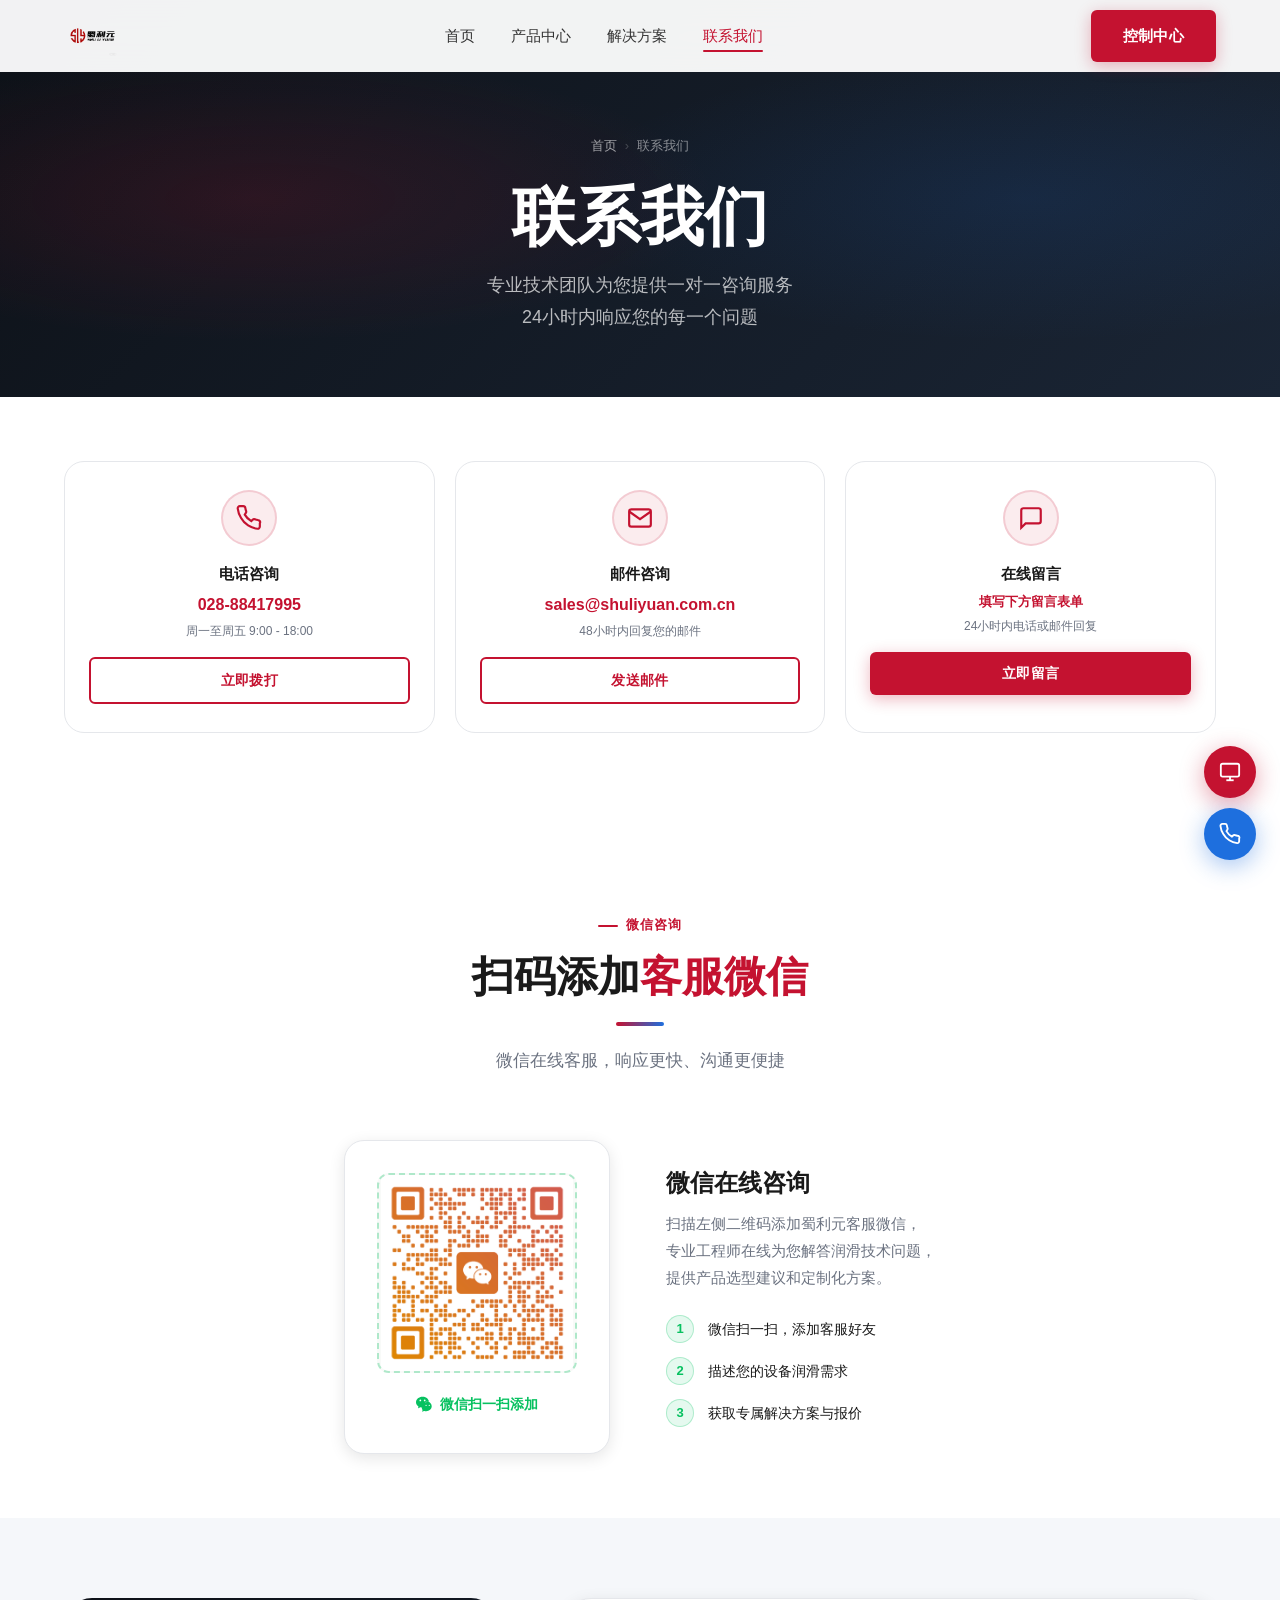
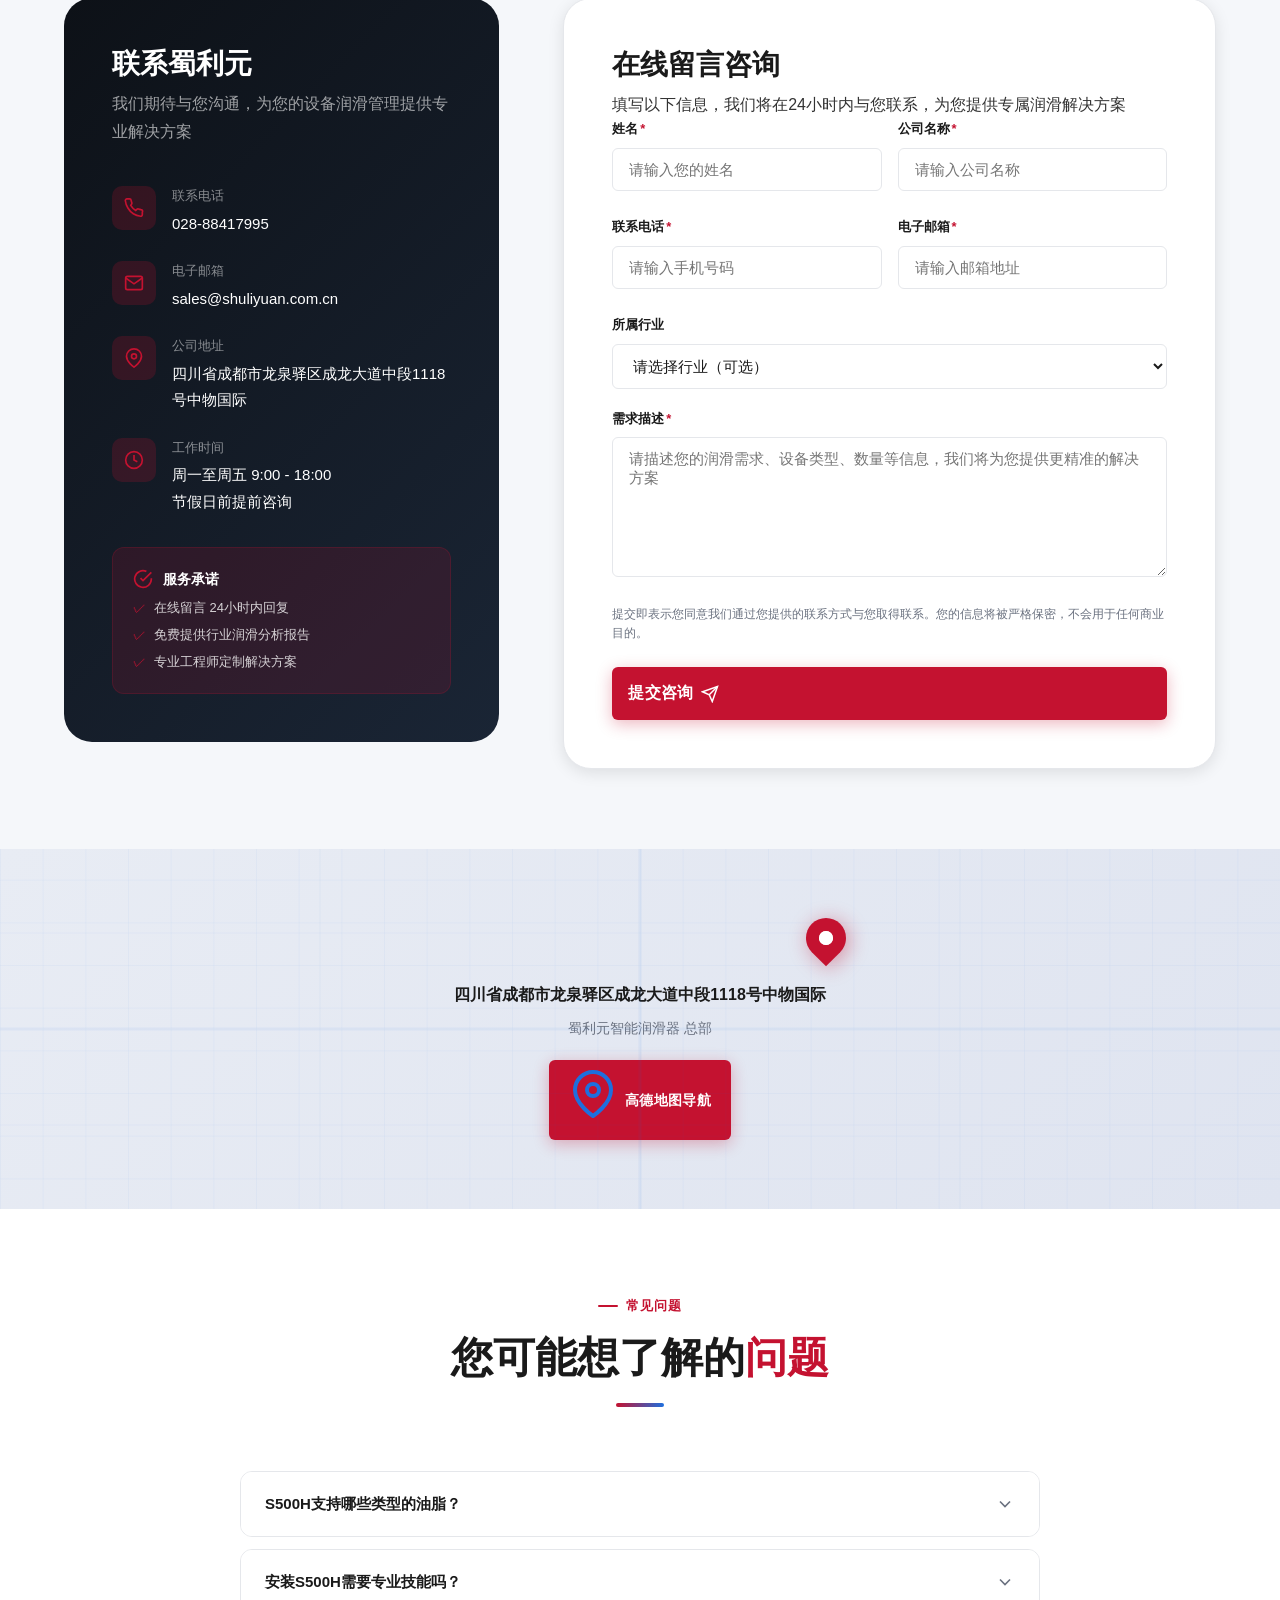
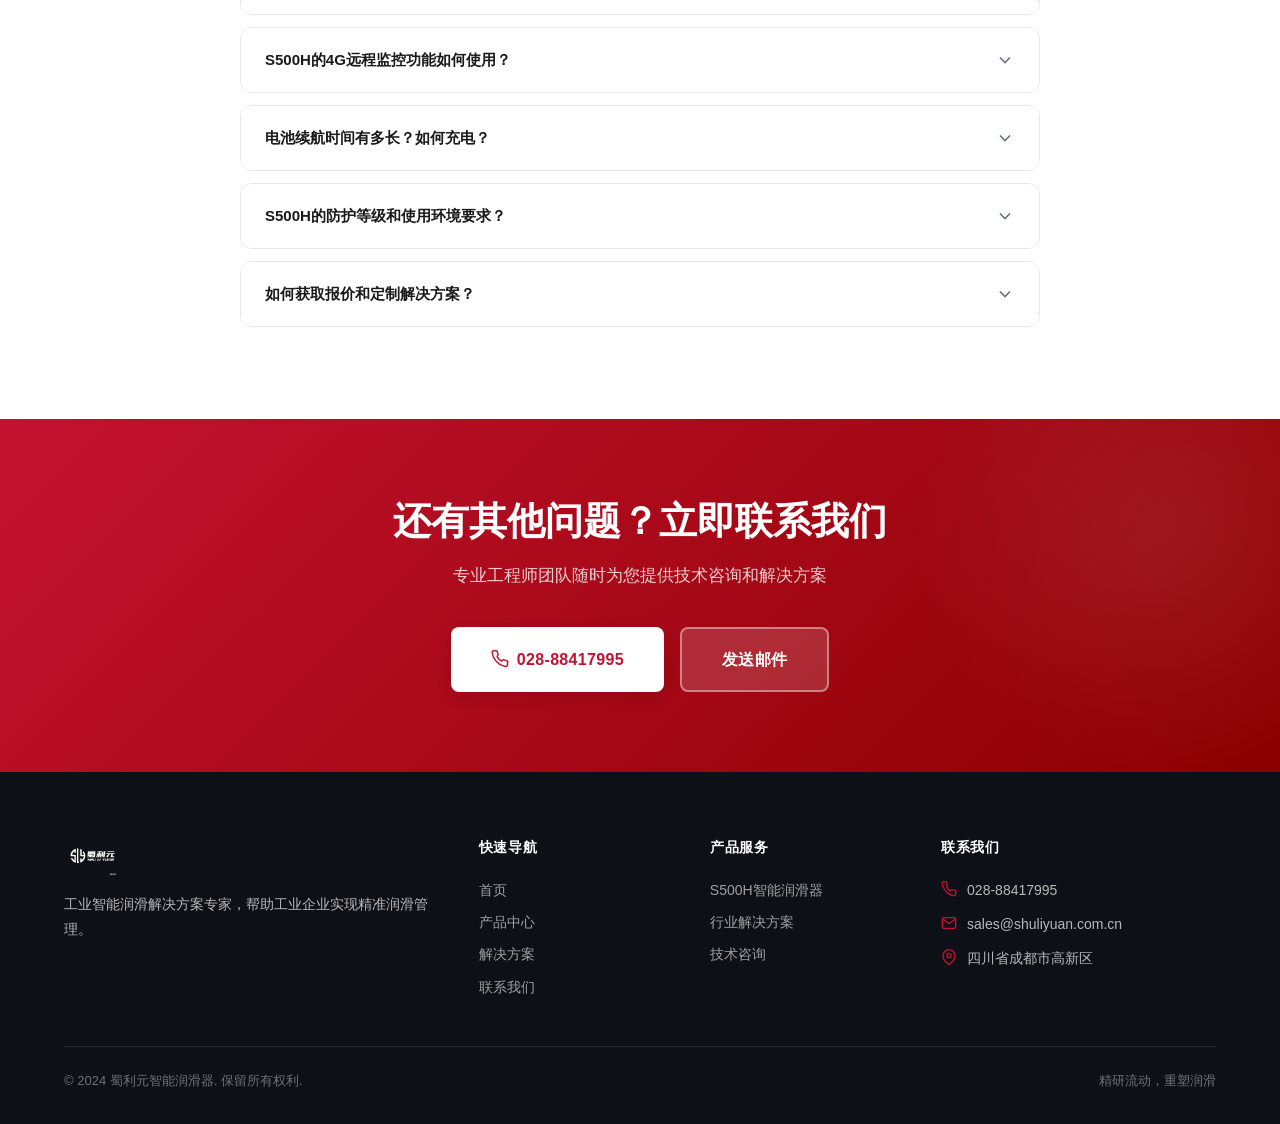
==== contact.html @ 6b34519a "蜀利元智能润滑器官网 v1.0" ====
<!DOCTYPE html>
<html lang="zh-CN">
<head>
  <meta charset="UTF-8">
  <meta name="viewport" content="width=device-width, initial-scale=1.0">
  <meta name="description" content="联系蜀利元智能润滑器 - 获取产品报价、技术咨询、在线留言，24小时内回复">
  <title>联系我们 - 蜀利元智能润滑器</title>
  <link rel="stylesheet" href="assets/css/style.css">
  <link rel="icon" href="data:image/svg+xml,<svg xmlns='http://www.w3.org/2000/svg' viewBox='0 0 32 32'><rect width='32' height='32' rx='6' fill='%23C41230'/><text y='22' x='5' font-size='18' fill='white' font-weight='bold'>蜀</text></svg>">
  <style>
    .contact-section { padding: 80px 0; background: var(--bg-gray); }
    
    /* 地图区域 */
    .map-section {
      padding: 0;
      background: var(--bg-white);
    }
    .map-wrap {
      width: 100%;
      height: 360px;
      background: linear-gradient(135deg, #e8ecf4, #dfe4f0);
      position: relative;
      overflow: hidden;
      display: flex;
      align-items: center;
      justify-content: center;
    }
    .map-placeholder {
      text-align: center;
    }
    .map-placeholder svg { width: 48px; height: 48px; color: var(--brand-blue); margin-bottom: 12px; }
    .map-placeholder p { font-size: 14px; color: var(--text-muted); }
    .map-placeholder .address {
      font-size: 16px;
      font-weight: 600;
      color: var(--text-primary);
      margin-top: 8px;
    }
    .map-pin {
      position: absolute;
      top: 50%;
      left: 50%;
      transform: translate(-50%, -100%);
      width: 40px;
      height: 40px;
      background: var(--brand-red);
      border-radius: 50% 50% 50% 0;
      transform: translate(-50%, -80%) rotate(-45deg);
      box-shadow: 0 4px 16px rgba(196,18,48,0.4);
    }
    .map-pin::after {
      content: '';
      position: absolute;
      top: 50%;
      left: 50%;
      transform: translate(-50%, -50%);
      width: 14px;
      height: 14px;
      background: white;
      border-radius: 50%;
    }
    
    /* FAQ */
    .faq-section { padding: 80px 0; background: var(--bg-white); }
    .faq-list { max-width: 800px; margin: 48px auto 0; }
    .faq-item {
      border: 1.5px solid var(--border-color);
      border-radius: var(--radius-md);
      margin-bottom: 12px;
      overflow: hidden;
      transition: border-color 200ms;
    }
    .faq-item:hover { border-color: rgba(196,18,48,0.3); }
    .faq-item.open { border-color: var(--brand-red); }
    .faq-q {
      padding: 20px 24px;
      display: flex;
      justify-content: space-between;
      align-items: center;
      cursor: pointer;
      background: var(--bg-white);
      font-size: 15px;
      font-weight: 600;
      color: var(--text-primary);
      gap: 12px;
    }
    .faq-q:hover { background: var(--bg-gray); }
    .faq-item.open .faq-q { background: rgba(196,18,48,0.03); color: var(--brand-red); }
    .faq-chevron {
      width: 20px;
      height: 20px;
      flex-shrink: 0;
      color: var(--text-muted);
      transition: transform 300ms;
    }
    .faq-item.open .faq-chevron { transform: rotate(180deg); color: var(--brand-red); }
    .faq-a {
      max-height: 0;
      overflow: hidden;
      transition: max-height 400ms ease, padding 300ms;
      padding: 0 24px;
      font-size: 14px;
      color: var(--text-muted);
      line-height: 1.8;
      background: rgba(196,18,48,0.02);
    }
    .faq-item.open .faq-a {
      max-height: 200px;
      padding: 16px 24px 20px;
    }

    /* 快速联系方式卡片 */
    .quick-contact-grid {
      display: grid;
      grid-template-columns: repeat(3, 1fr);
      gap: 20px;
      margin-bottom: 48px;
    }
    .quick-contact-card {
      background: var(--bg-white);
      border: 1.5px solid var(--border-color);
      border-radius: var(--radius-lg);
      padding: 28px 24px;
      text-align: center;
      transition: all 300ms;
    }
    .quick-contact-card:hover {
      transform: translateY(-4px);
      box-shadow: var(--shadow-lg);
      border-color: rgba(196,18,48,0.2);
    }
    .quick-icon {
      width: 56px;
      height: 56px;
      border-radius: 50%;
      background: rgba(196,18,48,0.08);
      border: 2px solid rgba(196,18,48,0.15);
      display: flex;
      align-items: center;
      justify-content: center;
      margin: 0 auto 16px;
    }
    .quick-icon svg { width: 26px; height: 26px; color: var(--brand-red); }
    .quick-contact-card h4 { font-size: 15px; margin-bottom: 6px; }
    .quick-contact-card .contact-val { font-size: 16px; font-weight: 700; color: var(--brand-red); margin-bottom: 4px; }
    .quick-contact-card .contact-note { font-size: 12px; color: var(--text-muted); }

    /* 客服微信板块 */
    .wechat-section {
      padding: 64px 0;
      background: var(--bg-white);
    }
    .wechat-inner {
      display: flex;
      align-items: center;
      justify-content: center;
      gap: 56px;
      max-width: 860px;
      margin: 0 auto;
    }
    .wechat-qr-card {
      background: var(--bg-white);
      border: 1.5px solid var(--border-color);
      border-radius: var(--radius-lg);
      padding: 32px;
      text-align: center;
      box-shadow: var(--shadow-md);
      flex-shrink: 0;
      transition: all 300ms;
    }
    .wechat-qr-card:hover {
      transform: translateY(-4px);
      box-shadow: var(--shadow-lg);
      border-color: #07C160;
    }
    .wechat-qr-img {
      width: 200px;
      height: 200px;
      border-radius: var(--radius-md);
      border: 2px dashed rgba(7,193,96,0.3);
      display: flex;
      align-items: center;
      justify-content: center;
      margin: 0 auto 16px;
      background: #f8faf8;
      overflow: hidden;
    }
    .wechat-qr-img img {
      width: 100%;
      height: 100%;
      object-fit: contain;
    }
    .wechat-qr-placeholder {
      color: var(--text-muted);
      font-size: 13px;
      text-align: center;
      line-height: 1.6;
    }
    .wechat-qr-placeholder svg { color: #07C160; margin-bottom: 8px; }
    .wechat-qr-label {
      display: inline-flex;
      align-items: center;
      gap: 6px;
      font-size: 14px;
      font-weight: 600;
      color: #07C160;
      margin-top: 4px;
    }
    .wechat-info h3 {
      font-size: 24px;
      margin-bottom: 12px;
    }
    .wechat-info p {
      font-size: 15px;
      color: var(--text-muted);
      line-height: 1.8;
      margin-bottom: 24px;
    }
    .wechat-steps {
      display: flex;
      flex-direction: column;
      gap: 14px;
    }
    .wechat-step {
      display: flex;
      align-items: center;
      gap: 14px;
      font-size: 14px;
      color: var(--text-primary);
    }
    .wechat-step-num {
      width: 28px;
      height: 28px;
      border-radius: 50%;
      background: rgba(7,193,96,0.1);
      border: 1.5px solid rgba(7,193,96,0.25);
      color: #07C160;
      font-size: 13px;
      font-weight: 700;
      display: flex;
      align-items: center;
      justify-content: center;
      flex-shrink: 0;
    }

    @media(max-width:767px) {
      .quick-contact-grid { grid-template-columns: 1fr; }
      .contact-grid { grid-template-columns: 1fr; }
      .wechat-inner { flex-direction: column; gap: 32px; text-align: center; }
      .wechat-info h3 { font-size: 20px; }
      .wechat-steps { align-items: center; }
    }
  </style>
</head>
<body>

<div class="scroll-progress"></div>

<!-- ===== 导航 ===== -->
<nav class="navbar" id="navbar">
  <div class="navbar-inner">
    <a href="index.html" class="navbar-logo">
      <img src="assets/images/logo.png" alt="蜀利元智能润滑器" class="logo-img" width="140" height="40">
    </a>
    <nav class="navbar-nav">
      <a href="index.html" class="nav-link">首页</a>
      <a href="products.html" class="nav-link">产品中心</a>
      <a href="solutions.html" class="nav-link">解决方案</a>
      <a href="contact.html" class="nav-link active">联系我们</a>
    </nav>
    <div class="navbar-cta"><a href="http://shuliyuan.com.cn/" target="_blank" class="btn btn-primary">控制中心</a></div>
    <button class="hamburger" id="hamburger"><span></span><span></span><span></span></button>
  </div>
</nav>
<div class="mobile-menu" id="mobileMenu">
  <a href="index.html" class="nav-link">首页</a>
  <a href="products.html" class="nav-link">产品中心</a>
  <a href="solutions.html" class="nav-link">解决方案</a>
  <a href="contact.html" class="nav-link active">联系我们</a>
  <a href="http://shuliyuan.com.cn/" target="_blank" class="btn btn-primary">控制中心</a>
</div>

<!-- ===== 页面Banner ===== -->
<section class="page-hero">
  <div class="container">
    <div class="page-hero-content fade-up">
      <div class="breadcrumb">
        <a href="index.html">首页</a><span class="sep">›</span><span>联系我们</span>
      </div>
      <h1>联系我们</h1>
      <p>专业技术团队为您提供一对一咨询服务<br>24小时内响应您的每一个问题</p>
    </div>
  </div>
</section>

<!-- ===== 快速联系方式 ===== -->
<section class="section-pad-sm" style="background:var(--bg-white)">
  <div class="container">
    <div class="quick-contact-grid">
      <div class="quick-contact-card fade-up">
        <div class="quick-icon">
          <svg viewBox="0 0 24 24" fill="none" stroke="currentColor" stroke-width="2"><path d="M22 16.92v3a2 2 0 0 1-2.18 2 19.79 19.79 0 0 1-8.63-3.07A19.5 19.5 0 0 1 4.69 12a19.79 19.79 0 0 1-3.07-8.67A2 2 0 0 1 3.6 1h3a2 2 0 0 1 2 1.72 12.84 12.84 0 0 0 .7 2.81 2 2 0 0 1-.45 2.11L8.09 8.91a16 16 0 0 0 6 6l1.27-1.27a2 2 0 0 1 2.11-.45 12.84 12.84 0 0 0 2.81.7A2 2 0 0 1 22 16.92z"/></svg>
        </div>
        <h4>电话咨询</h4>
        <div class="contact-val">028-88417995</div>
        <div class="contact-note">周一至周五 9:00 - 18:00</div>
        <a href="tel:02888417995" class="btn btn-secondary btn-sm" style="margin-top:16px;width:100%;justify-content:center">立即拨打</a>
      </div>
      <div class="quick-contact-card fade-up fade-up-delay-1">
        <div class="quick-icon">
          <svg viewBox="0 0 24 24" fill="none" stroke="currentColor" stroke-width="2"><path d="M4 4h16c1.1 0 2 .9 2 2v12c0 1.1-.9 2-2 2H4c-1.1 0-2-.9-2-2V6c0-1.1.9-2 2-2z"/><polyline points="22,6 12,13 2,6"/></svg>
        </div>
        <h4>邮件咨询</h4>
        <div class="contact-val">sales@shuliyuan.com.cn</div>
        <div class="contact-note">48小时内回复您的邮件</div>
        <a href="mailto:sales@shuliyuan.com.cn" class="btn btn-secondary btn-sm" style="margin-top:16px;width:100%;justify-content:center">发送邮件</a>
      </div>
      <div class="quick-contact-card fade-up fade-up-delay-2">
        <div class="quick-icon">
          <svg viewBox="0 0 24 24" fill="none" stroke="currentColor" stroke-width="2"><path d="M21 15a2 2 0 0 1-2 2H7l-4 4V5a2 2 0 0 1 2-2h14a2 2 0 0 1 2 2z"/></svg>
        </div>
        <h4>在线留言</h4>
        <div class="contact-val" style="font-size:13px;font-weight:600">填写下方留言表单</div>
        <div class="contact-note">24小时内电话或邮件回复</div>
        <a href="#contactForm" class="btn btn-primary btn-sm" style="margin-top:16px;width:100%;justify-content:center">立即留言</a>
      </div>
    </div>
  </div>
</section>

<!-- ===== 客服微信 ===== -->
<section class="wechat-section">
  <div class="container">
    <div class="section-header fade-up">
      <span class="section-label">微信咨询</span>
      <h2 class="section-title">扫码添加<span>客服微信</span></h2>
      <div class="section-divider" style="margin:20px auto 20px"></div>
      <p class="section-subtitle" style="margin:0 auto">微信在线客服，响应更快、沟通更便捷</p>
    </div>

    <div class="wechat-inner fade-up">
      <div class="wechat-qr-card">
        <div class="wechat-qr-img">
          <img src="assets/images/wechat-qr.png" alt="蜀利元客服微信二维码">
        </div>
        <div class="wechat-qr-label">
          <svg viewBox="0 0 24 24" fill="#07C160" width="18" height="18"><path d="M8.691 2.188C3.891 2.188 0 5.476 0 9.53c0 2.212 1.17 4.203 3.002 5.55a.59.59 0 0 1 .213.665l-.39 1.48c-.019.07-.048.141-.048.213 0 .163.13.295.29.295a.326.326 0 0 0 .167-.054l1.903-1.114a.864.864 0 0 1 .717-.098 10.16 10.16 0 0 0 2.837.403c.276 0 .543-.027.811-.05-.857-2.578.157-4.972 1.932-6.446 1.703-1.415 3.882-1.98 5.853-1.838-.576-3.583-4.196-6.348-8.596-6.348zM5.785 5.991c.642 0 1.162.529 1.162 1.18a1.17 1.17 0 0 1-1.162 1.178A1.17 1.17 0 0 1 4.623 7.17c0-.651.52-1.18 1.162-1.18zm5.813 0c.642 0 1.162.529 1.162 1.18a1.17 1.17 0 0 1-1.162 1.178 1.17 1.17 0 0 1-1.162-1.178c0-.651.52-1.18 1.162-1.18zm3.97 3.338c-2.031 0-3.898.73-5.309 1.9-1.663 1.38-2.567 3.27-2.567 5.364 0 1.182.326 2.34.934 3.356a.535.535 0 0 1 .05.51l-.29 1.103a.54.54 0 0 0 .527.668.527.527 0 0 0 .263-.07l1.428-.835a.777.777 0 0 1 .642-.088 7.645 7.645 0 0 0 2.322.363c4.077 0 7.383-2.943 7.383-6.567 0-3.625-3.306-6.568-7.383-6.568zm-2.15 3.597c.485 0 .879.4.879.893a.886.886 0 0 1-.879.893.886.886 0 0 1-.879-.893c0-.493.394-.893.88-.893zm4.3 0c.486 0 .879.4.879.893a.886.886 0 0 1-.879.893.886.886 0 0 1-.879-.893c0-.493.393-.893.879-.893z"/></svg>
          微信扫一扫添加
        </div>
      </div>
      <div class="wechat-info">
        <h3>微信在线咨询</h3>
        <p>扫描左侧二维码添加蜀利元客服微信，<br>专业工程师在线为您解答润滑技术问题，<br>提供产品选型建议和定制化方案。</p>
        <div class="wechat-steps">
          <div class="wechat-step">
            <div class="wechat-step-num">1</div>
            <span>微信扫一扫，添加客服好友</span>
          </div>
          <div class="wechat-step">
            <div class="wechat-step-num">2</div>
            <span>描述您的设备润滑需求</span>
          </div>
          <div class="wechat-step">
            <div class="wechat-step-num">3</div>
            <span>获取专属解决方案与报价</span>
          </div>
        </div>
      </div>
    </div>
  </div>
</section>

<!-- ===== 联系信息 + 表单 ===== -->
<section class="contact-section" id="contactFormSection">
  <div class="container">
    <div class="contact-grid">
      <!-- 左侧联系信息 -->
      <div class="fade-up">
        <div class="contact-info-card">
          <h3>联系蜀利元</h3>
          <p>我们期待与您沟通，为您的设备润滑管理提供专业解决方案</p>
          
          <div class="contact-info-list">
            <div class="contact-info-item">
              <div class="contact-info-icon">
                <svg viewBox="0 0 24 24" fill="none" stroke="currentColor" stroke-width="2"><path d="M22 16.92v3a2 2 0 0 1-2.18 2 19.79 19.79 0 0 1-8.63-3.07A19.5 19.5 0 0 1 4.69 12a19.79 19.79 0 0 1-3.07-8.67A2 2 0 0 1 3.6 1h3a2 2 0 0 1 2 1.72 12.84 12.84 0 0 0 .7 2.81 2 2 0 0 1-.45 2.11L8.09 8.91a16 16 0 0 0 6 6l1.27-1.27a2 2 0 0 1 2.11-.45 12.84 12.84 0 0 0 2.81.7A2 2 0 0 1 22 16.92z"/></svg>
              </div>
              <div>
                <h5>联系电话</h5>
                <p>028-88417995</p>
              </div>
            </div>
            <div class="contact-info-item">
              <div class="contact-info-icon">
                <svg viewBox="0 0 24 24" fill="none" stroke="currentColor" stroke-width="2"><path d="M4 4h16c1.1 0 2 .9 2 2v12c0 1.1-.9 2-2 2H4c-1.1 0-2-.9-2-2V6c0-1.1.9-2 2-2z"/><polyline points="22,6 12,13 2,6"/></svg>
              </div>
              <div>
                <h5>电子邮箱</h5>
                <p>sales@shuliyuan.com.cn</p>
              </div>
            </div>
            <div class="contact-info-item">
              <div class="contact-info-icon">
                <svg viewBox="0 0 24 24" fill="none" stroke="currentColor" stroke-width="2"><path d="M21 10c0 7-9 13-9 13s-9-6-9-13a9 9 0 0 1 18 0z"/><circle cx="12" cy="10" r="3"/></svg>
              </div>
              <div>
                <h5>公司地址</h5>
                <p>四川省成都市龙泉驿区成龙大道中段1118号中物国际</p>
              </div>
            </div>
            <div class="contact-info-item">
              <div class="contact-info-icon">
                <svg viewBox="0 0 24 24" fill="none" stroke="currentColor" stroke-width="2"><circle cx="12" cy="12" r="10"/><polyline points="12 6 12 12 16 14"/></svg>
              </div>
              <div>
                <h5>工作时间</h5>
                <p>周一至周五 9:00 - 18:00<br>节假日前提前咨询</p>
              </div>
            </div>
          </div>

          <!-- 响应承诺 -->
          <div style="margin-top:32px;padding:20px;background:rgba(196,18,48,0.15);border-radius:var(--radius-md);border:1px solid rgba(196,18,48,0.2)">
            <div style="display:flex;align-items:center;gap:10px;margin-bottom:8px">
              <svg viewBox="0 0 24 24" fill="none" stroke="#C41230" stroke-width="2" width="20" height="20"><path d="M22 11.08V12a10 10 0 1 1-5.93-9.14"/><polyline points="22 4 12 14.01 9 11.01"/></svg>
              <span style="font-weight:700;color:white;font-size:14px">服务承诺</span>
            </div>
            <ul style="display:flex;flex-direction:column;gap:6px">
              <li style="display:flex;gap:8px;font-size:13px;color:rgba(255,255,255,0.8)">
                <span style="color:#C41230;flex-shrink:0">✓</span>在线留言 24小时内回复
              </li>
              <li style="display:flex;gap:8px;font-size:13px;color:rgba(255,255,255,0.8)">
                <span style="color:#C41230;flex-shrink:0">✓</span>免费提供行业润滑分析报告
              </li>
              <li style="display:flex;gap:8px;font-size:13px;color:rgba(255,255,255,0.8)">
                <span style="color:#C41230;flex-shrink:0">✓</span>专业工程师定制解决方案
              </li>
            </ul>
          </div>
        </div>
      </div>

      <!-- 右侧表单 -->
      <div class="fade-up fade-up-delay-1">
        <div class="contact-form-wrap">
          <!-- 表单内容 -->
          <div id="formContent">
            <h3>在线留言咨询</h3>
            <p>填写以下信息，我们将在24小时内与您联系，为您提供专属润滑解决方案</p>
            
            <form id="contactForm" novalidate>
              <div class="form-row">
                <div class="form-group">
                  <label class="form-label">
                    姓名<span class="required">*</span>
                  </label>
                  <input type="text" class="form-input" name="name" placeholder="请输入您的姓名" required>
                  <div class="form-error"></div>
                </div>
                <div class="form-group">
                  <label class="form-label">
                    公司名称<span class="required">*</span>
                  </label>
                  <input type="text" class="form-input" name="company" placeholder="请输入公司名称" required>
                  <div class="form-error"></div>
                </div>
              </div>
              <div class="form-row">
                <div class="form-group">
                  <label class="form-label">
                    联系电话<span class="required">*</span>
                  </label>
                  <input type="tel" class="form-input" name="phone" placeholder="请输入手机号码" required>
                  <div class="form-error"></div>
                </div>
                <div class="form-group">
                  <label class="form-label">
                    电子邮箱<span class="required">*</span>
                  </label>
                  <input type="email" class="form-input" name="email" placeholder="请输入邮箱地址" required>
                  <div class="form-error"></div>
                </div>
              </div>
              <div class="form-group">
                <label class="form-label">所属行业</label>
                <select class="form-input form-select" name="industry">
                  <option value="">请选择行业（可选）</option>
                  <option>工业制造</option>
                  <option>风力发电</option>
                  <option>工程机械</option>
                  <option>钢铁冶金</option>
                  <option>矿山采掘</option>
                  <option>港口物流</option>
                  <option>食品生产</option>
                  <option>轨道交通</option>
                  <option>自动化设备</option>
                  <option>其他行业</option>
                </select>
              </div>
              <div class="form-group">
                <label class="form-label">
                  需求描述<span class="required">*</span>
                </label>
                <textarea class="form-textarea" name="message" placeholder="请描述您的润滑需求、设备类型、数量等信息，我们将为您提供更精准的解决方案" required style="min-height:140px"></textarea>
                <div class="form-error"></div>
              </div>

              <!-- 隐私说明 -->
              <p style="font-size:12px;color:var(--text-muted);margin-bottom:16px;line-height:1.6">
                提交即表示您同意我们通过您提供的联系方式与您取得联系。您的信息将被严格保密，不会用于任何商业目的。
              </p>

              <button type="submit" class="btn btn-primary form-submit">
                提交咨询
                <svg width="18" height="18" viewBox="0 0 24 24" fill="none" stroke="currentColor" stroke-width="2"><line x1="22" y1="2" x2="11" y2="13"/><polygon points="22 2 15 22 11 13 2 9 22 2"/></svg>
              </button>
            </form>
          </div>

          <!-- 成功提示 -->
          <div class="form-success" id="formSuccess">
            <div class="success-icon">
              <svg viewBox="0 0 24 24" fill="none" stroke="currentColor" stroke-width="2"><polyline points="20 6 9 17 4 12"/></svg>
            </div>
            <h3 style="margin-bottom:12px">提交成功！</h3>
            <p style="color:var(--text-muted);font-size:15px;line-height:1.75;margin-bottom:24px">感谢您的咨询！我们的专业工程师将在 <strong style="color:var(--brand-red)">24小时内</strong> 通过电话或邮件与您联系，为您提供专属润滑解决方案。</p>
            <div style="display:flex;gap:12px;justify-content:center;flex-wrap:wrap">
              <a href="products.html" class="btn btn-primary">了解产品详情</a>
              <a href="solutions.html" class="btn btn-secondary">查看行业方案</a>
            </div>
          </div>
        </div>
      </div>
    </div>
  </div>
</section>

<!-- ===== 地图区域 ===== -->
<div class="map-section">
  <div class="map-wrap">
    <!-- 地图装饰背景 -->
    <svg style="position:absolute;inset:0;width:100%;height:100%;opacity:0.15" viewBox="0 0 1200 360" preserveAspectRatio="xMidYMid slice">
      <!-- 网格线 -->
      <defs>
        <pattern id="grid" width="40" height="40" patternUnits="userSpaceOnUse">
          <path d="M 40 0 L 0 0 0 40" fill="none" stroke="#1E6FDE" stroke-width="0.5"/>
        </pattern>
      </defs>
      <rect width="100%" height="100%" fill="url(#grid)"/>
      <!-- 道路模拟 -->
      <line x1="0" y1="180" x2="1200" y2="180" stroke="#1E6FDE" stroke-width="3" opacity="0.4"/>
      <line x1="600" y1="0" x2="600" y2="360" stroke="#1E6FDE" stroke-width="3" opacity="0.4"/>
      <line x1="0" y1="90" x2="1200" y2="90" stroke="#1E6FDE" stroke-width="1.5" opacity="0.2"/>
      <line x1="0" y1="270" x2="1200" y2="270" stroke="#1E6FDE" stroke-width="1.5" opacity="0.2"/>
      <line x1="300" y1="0" x2="300" y2="360" stroke="#1E6FDE" stroke-width="1.5" opacity="0.2"/>
      <line x1="900" y1="0" x2="900" y2="360" stroke="#1E6FDE" stroke-width="1.5" opacity="0.2"/>
    </svg>

    <!-- 地图标注 -->
    <div class="map-placeholder">
      <div class="map-pin" style="position:relative;width:40px;height:40px;background:var(--brand-red);border-radius:50% 50% 50% 0;transform:rotate(-45deg);margin:0 auto 24px;box-shadow:0 4px 20px rgba(196,18,48,0.4)">
        <div style="position:absolute;top:50%;left:50%;transform:translate(-50%,-50%) rotate(45deg);width:14px;height:14px;background:white;border-radius:50%"></div>
      </div>
      <div class="address">四川省成都市龙泉驿区成龙大道中段1118号中物国际</div>
      <p style="margin-top:8px;color:var(--text-muted)">蜀利元智能润滑器 总部</p>
      <a href="https://uri.amap.com/search?keyword=成都高新区" target="_blank" rel="noopener noreferrer" class="btn btn-primary btn-sm" style="margin-top:20px">
        <svg viewBox="0 0 24 24" fill="none" stroke="currentColor" stroke-width="2" width="14" height="14"><path d="M21 10c0 7-9 13-9 13s-9-6-9-13a9 9 0 0 1 18 0z"/><circle cx="12" cy="10" r="3"/></svg>
        高德地图导航
      </a>
    </div>
  </div>
</div>

<!-- ===== FAQ ===== -->
<section class="faq-section">
  <div class="container">
    <div class="section-header fade-up">
      <span class="section-label">常见问题</span>
      <h2 class="section-title">您可能想了解的<span>问题</span></h2>
      <div class="section-divider" style="margin:20px auto 20px"></div>
    </div>
    <div class="faq-list fade-up">
      <div class="faq-item">
        <div class="faq-q">
          S500H支持哪些类型的油脂？
          <svg class="faq-chevron" viewBox="0 0 24 24" fill="none" stroke="currentColor" stroke-width="2"><polyline points="6 9 12 15 18 9"/></svg>
        </div>
        <div class="faq-a">S500H适用于NLGI 3#及以下的常规工业油脂，包括锂基脂、钙基脂、锂钙基脂等主流工业润滑脂。如需使用特殊油脂，建议联系技术人员确认兼容性。</div>
      </div>
      <div class="faq-item">
        <div class="faq-q">
          安装S500H需要专业技能吗？
          <svg class="faq-chevron" viewBox="0 0 24 24" fill="none" stroke="currentColor" stroke-width="2"><polyline points="6 9 12 15 18 9"/></svg>
        </div>
        <div class="faq-a">安装非常简单，只需四个步骤：固定安装→设定参数→自动运行→远程监控。通过标准G1/4螺纹接口连接设备润滑点，无需专业工具或特殊技能。我们也提供上门安装指导服务。</div>
      </div>
      <div class="faq-item">
        <div class="faq-q">
          S500H的4G远程监控功能如何使用？
          <svg class="faq-chevron" viewBox="0 0 24 24" fill="none" stroke="currentColor" stroke-width="2"><polyline points="6 9 12 15 18 9"/></svg>
        </div>
        <div class="faq-a">设备内置4G通讯模块，开机后自动连接云平台。用户可通过手机APP或电脑浏览器登录云平台，实时查看油位状态、设备温度、运行时间等数据，并在线调整注油参数。异常情况会自动推送消息提醒。</div>
      </div>
      <div class="faq-item">
        <div class="faq-q">
          电池续航时间有多长？如何充电？
          <svg class="faq-chevron" viewBox="0 0 24 24" fill="none" stroke="currentColor" stroke-width="2"><polyline points="6 9 12 15 18 9"/></svg>
        </div>
        <div class="faq-a">内置5V 2.6Ah锂电池，续航时间取决于注油频率。在正常工况（24小时周期）下续航可达数月。设备也支持外接5V电源持续供电，适合对供电稳定性要求高的场景。</div>
      </div>
      <div class="faq-item">
        <div class="faq-q">
          S500H的防护等级和使用环境要求？
          <svg class="faq-chevron" viewBox="0 0 24 24" fill="none" stroke="currentColor" stroke-width="2"><polyline points="6 9 12 15 18 9"/></svg>
        </div>
        <div class="faq-a">S500H达到IP65工业级防护等级，防尘防水，可在灰尘、潮湿、水雾等恶劣环境中正常运行。工作温度范围为-30°C至65°C，能够适应大多数工业场景的温度要求。</div>
      </div>
      <div class="faq-item">
        <div class="faq-q">
          如何获取报价和定制解决方案？
          <svg class="faq-chevron" viewBox="0 0 24 24" fill="none" stroke="currentColor" stroke-width="2"><polyline points="6 9 12 15 18 9"/></svg>
        </div>
        <div class="faq-a">您可以通过本页面的在线留言表单、拨打400咨询电话或发送邮件与我们联系。提供您的行业类型、设备信息和润滑需求，专业工程师将在24小时内为您制定定制化解决方案和报价。</div>
      </div>
    </div>
  </div>
</section>

<!-- ===== CTA ===== -->
<section class="cta-banner">
  <div class="container">
    <div class="cta-banner-inner fade-up">
      <h2>还有其他问题？立即联系我们</h2>
      <p>专业工程师团队随时为您提供技术咨询和解决方案</p>
      <div class="cta-banner-btns">
        <a href="tel:02888417995" class="btn btn-white btn-lg">
          <svg viewBox="0 0 24 24" fill="none" stroke="currentColor" stroke-width="2" width="18" height="18"><path d="M22 16.92v3a2 2 0 0 1-2.18 2 19.79 19.79 0 0 1-8.63-3.07A19.5 19.5 0 0 1 4.69 12a19.79 19.79 0 0 1-3.07-8.67A2 2 0 0 1 3.6 1h3a2 2 0 0 1 2 1.72 12.84 12.84 0 0 0 .7 2.81 2 2 0 0 1-.45 2.11L8.09 8.91a16 16 0 0 0 6 6l1.27-1.27a2 2 0 0 1 2.11-.45 12.84 12.84 0 0 0 2.81.7A2 2 0 0 1 22 16.92z"/></svg>
          028-88417995
        </a>
        <a href="mailto:sales@shuliyuan.com.cn" class="btn btn-lg" style="background:rgba(255,255,255,0.15);color:#fff;border:2px solid rgba(255,255,255,0.4)">发送邮件</a>
      </div>
    </div>
  </div>
</section>

<!-- Footer -->
<footer class="footer">
  <div class="container">
    <div class="footer-grid">
      <div class="footer-brand">
        <div class="footer-logo navbar-logo">
          <img src="assets/images/logo.png" alt="蜀利元智能润滑器" class="logo-img" width="140" height="40">
        </div>
        <p class="footer-desc">工业智能润滑解决方案专家，帮助工业企业实现精准润滑管理。</p>
      </div>
      <div class="footer-col"><h5>快速导航</h5><div class="footer-links"><a href="index.html">首页</a><a href="products.html">产品中心</a><a href="solutions.html">解决方案</a><a href="contact.html">联系我们</a></div></div>
      <div class="footer-col"><h5>产品服务</h5><div class="footer-links"><a href="products.html">S500H智能润滑器</a><a href="solutions.html">行业解决方案</a><a href="contact.html">技术咨询</a></div></div>
      <div class="footer-col"><h5>联系我们</h5><div class="footer-contact"><div class="contact-item"><svg viewBox="0 0 24 24" fill="none" stroke="currentColor" stroke-width="2"><path d="M22 16.92v3a2 2 0 0 1-2.18 2 19.79 19.79 0 0 1-8.63-3.07A19.5 19.5 0 0 1 4.69 12a19.79 19.79 0 0 1-3.07-8.67A2 2 0 0 1 3.6 1h3a2 2 0 0 1 2 1.72 12.84 12.84 0 0 0 .7 2.81 2 2 0 0 1-.45 2.11L8.09 8.91a16 16 0 0 0 6 6l1.27-1.27a2 2 0 0 1 2.11-.45 12.84 12.84 0 0 0 2.81.7A2 2 0 0 1 22 16.92z"/></svg><span>028-88417995</span></div><div class="contact-item"><svg viewBox="0 0 24 24" fill="none" stroke="currentColor" stroke-width="2"><path d="M4 4h16c1.1 0 2 .9 2 2v12c0 1.1-.9 2-2 2H4c-1.1 0-2-.9-2-2V6c0-1.1.9-2 2-2z"/><polyline points="22,6 12,13 2,6"/></svg><span>sales@shuliyuan.com.cn</span></div><div class="contact-item"><svg viewBox="0 0 24 24" fill="none" stroke="currentColor" stroke-width="2"><path d="M21 10c0 7-9 13-9 13s-9-6-9-13a9 9 0 0 1 18 0z"/><circle cx="12" cy="10" r="3"/></svg><span>四川省成都市高新区</span></div></div></div>
    </div>
    <div class="footer-bottom"><span>© 2024 蜀利元智能润滑器. 保留所有权利.</span><span>精研流动，重塑润滑</span></div>
  </div>
</footer>

<div class="float-consult">
  <a href="http://shuliyuan.com.cn/" target="_blank" class="float-btn"><svg viewBox="0 0 24 24" fill="none" stroke="currentColor" stroke-width="2"><rect x="2" y="3" width="20" height="14" rx="2"/><line x1="8" y1="21" x2="16" y2="21"/><line x1="12" y1="17" x2="12" y2="21"/></svg><span class="float-tooltip">控制中心</span></a>
  <a href="tel:02888417995" class="float-btn blue"><svg viewBox="0 0 24 24" fill="none" stroke="currentColor" stroke-width="2"><path d="M22 16.92v3a2 2 0 0 1-2.18 2 19.79 19.79 0 0 1-8.63-3.07A19.5 19.5 0 0 1 4.69 12a19.79 19.79 0 0 1-3.07-8.67A2 2 0 0 1 3.6 1h3a2 2 0 0 1 2 1.72 12.84 12.84 0 0 0 .7 2.81 2 2 0 0 1-.45 2.11L8.09 8.91a16 16 0 0 0 6 6l1.27-1.27a2 2 0 0 1 2.11-.45 12.84 12.84 0 0 0 2.81.7A2 2 0 0 1 22 16.92z"/></svg><span class="float-tooltip">电话咨询</span></a>
</div>

<script src="assets/js/main.js"></script>
<script>
// FAQ折叠
document.querySelectorAll('.faq-q').forEach(btn => {
  btn.addEventListener('click', () => {
    const item = btn.closest('.faq-item');
    const isOpen = item.classList.contains('open');
    document.querySelectorAll('.faq-item.open').forEach(i => i.classList.remove('open'));
    if (!isOpen) item.classList.add('open');
  });
});

// 表单成功处理
const form = document.getElementById('contactForm');
if (form) {
  const origSubmit = form.onsubmit;
  form.addEventListener('submit', function(e) {
    // main.js的submit处理器会处理验证和模拟提交
    // 这里仅绑定成功回调
  });
}
</script>
</body>
</html>
---- assets/css/style.css ----
/* ===================================================
   蜀利元智能润滑器 - 全局样式
   Brand: #C41230 (红) | #1E6FDE (蓝) | #F5F7FA (灰白)
   =================================================== */

/* ---------- CSS变量 ---------- */
:root {
  --brand-red: #C41230;
  --brand-red-dark: #A00E28;
  --brand-blue: #1E6FDE;
  --brand-blue-dark: #1558B8;
  --bg-white: #FFFFFF;
  --bg-gray: #F5F7FA;
  --bg-dark: #0D1117;
  --text-primary: #1A1A1A;
  --text-secondary: #333333;
  --text-muted: #6B7280;
  --text-white: #FFFFFF;
  --border-color: #E5E7EB;
  --shadow-sm: 0 1px 3px rgba(0,0,0,0.08);
  --shadow-md: 0 4px 16px rgba(0,0,0,0.10);
  --shadow-lg: 0 12px 40px rgba(0,0,0,0.14);
  --shadow-card: 0 2px 12px rgba(0,0,0,0.06);
  --radius-sm: 6px;
  --radius-md: 12px;
  --radius-lg: 20px;
  --radius-xl: 28px;
  --transition: cubic-bezier(0.4, 0, 0.2, 1);
  --nav-height: 72px;
}

/* ---------- 重置 ---------- */
*, *::before, *::after { box-sizing: border-box; margin: 0; padding: 0; }
html { scroll-behavior: smooth; font-size: 16px; }
body {
  font-family: 'PingFang SC', 'Noto Sans SC', 'Microsoft YaHei', -apple-system, BlinkMacSystemFont, sans-serif;
  color: var(--text-secondary);
  background: var(--bg-white);
  line-height: 1.6;
  overflow-x: hidden;
}
img { max-width: 100%; height: auto; display: block; }
a { text-decoration: none; color: inherit; }
ul, ol { list-style: none; }
button { cursor: pointer; border: none; background: none; font-family: inherit; }
input, textarea, select { font-family: inherit; }

/* ---------- 排版 ---------- */
h1 { font-size: clamp(36px, 5vw, 64px); font-weight: 800; line-height: 1.15; color: var(--text-primary); }
h2 { font-size: clamp(28px, 3.5vw, 40px); font-weight: 700; line-height: 1.2; color: var(--text-primary); }
h3 { font-size: clamp(20px, 2.5vw, 28px); font-weight: 600; line-height: 1.3; color: var(--text-primary); }
h4 { font-size: 18px; font-weight: 600; color: var(--text-primary); }
p { line-height: 1.75; }

/* ---------- 容器 ---------- */
.container {
  max-width: 1200px;
  margin: 0 auto;
  padding: 0 24px;
}
.container-wide {
  max-width: 1400px;
  margin: 0 auto;
  padding: 0 24px;
}
.section-pad { padding: 96px 0; }
.section-pad-sm { padding: 64px 0; }

/* ---------- 通用组件 ---------- */
.section-label {
  display: inline-flex;
  align-items: center;
  gap: 8px;
  font-size: 13px;
  font-weight: 600;
  letter-spacing: 0.08em;
  text-transform: uppercase;
  color: var(--brand-red);
  margin-bottom: 16px;
}
.section-label::before {
  content: '';
  display: block;
  width: 20px;
  height: 2px;
  background: var(--brand-red);
  border-radius: 2px;
}

.section-title {
  font-size: clamp(28px, 3.5vw, 42px);
  font-weight: 700;
  color: var(--text-primary);
  line-height: 1.2;
  margin-bottom: 16px;
}
.section-title span { color: var(--brand-red); }

.section-subtitle {
  font-size: 17px;
  color: var(--text-muted);
  max-width: 580px;
  line-height: 1.75;
}

/* 分割线 */
.section-divider {
  width: 48px;
  height: 4px;
  background: linear-gradient(90deg, var(--brand-red), var(--brand-blue));
  border-radius: 4px;
  margin: 20px 0 32px;
}

/* 标题区域 */
.section-header {
  text-align: center;
  margin-bottom: 64px;
}
.section-header .section-subtitle {
  margin: 0 auto;
}

/* ---------- 按钮 ---------- */
.btn {
  display: inline-flex;
  align-items: center;
  gap: 8px;
  padding: 14px 32px;
  font-size: 15px;
  font-weight: 600;
  border-radius: var(--radius-sm);
  transition: all 250ms var(--transition);
  letter-spacing: 0.02em;
  white-space: nowrap;
}
.btn-primary {
  background: var(--brand-red);
  color: #fff;
  box-shadow: 0 4px 16px rgba(196,18,48,0.3);
}
.btn-primary:hover {
  background: var(--brand-red-dark);
  box-shadow: 0 6px 24px rgba(196,18,48,0.4);
  transform: translateY(-2px);
}
.btn-secondary {
  background: transparent;
  color: var(--brand-red);
  border: 2px solid var(--brand-red);
}
.btn-secondary:hover {
  background: var(--brand-red);
  color: #fff;
  transform: translateY(-2px);
}
.btn-blue {
  background: var(--brand-blue);
  color: #fff;
  box-shadow: 0 4px 16px rgba(30,111,222,0.3);
}
.btn-blue:hover {
  background: var(--brand-blue-dark);
  box-shadow: 0 6px 24px rgba(30,111,222,0.4);
  transform: translateY(-2px);
}
.btn-white {
  background: #fff;
  color: var(--brand-red);
  box-shadow: var(--shadow-md);
}
.btn-white:hover {
  box-shadow: var(--shadow-lg);
  transform: translateY(-2px);
}
.btn-lg { padding: 18px 40px; font-size: 16px; border-radius: 8px; }
.btn-sm { padding: 10px 20px; font-size: 14px; }

.btn svg, .btn .icon { transition: transform 250ms var(--transition); }
.btn:hover svg, .btn:hover .icon { transform: translateX(3px); }

/* ---------- 导航 ---------- */
.navbar {
  position: fixed;
  top: 0;
  left: 0;
  right: 0;
  z-index: 1000;
  height: var(--nav-height);
  background: rgba(255,255,255,0.95);
  backdrop-filter: blur(20px);
  -webkit-backdrop-filter: blur(20px);
  border-bottom: 1px solid transparent;
  transition: border-color 300ms, box-shadow 300ms;
}
.navbar.scrolled {
  border-bottom-color: var(--border-color);
  box-shadow: 0 2px 20px rgba(0,0,0,0.06);
}
.navbar-inner {
  max-width: 1200px;
  margin: 0 auto;
  padding: 0 24px;
  height: 100%;
  display: flex;
  align-items: center;
  justify-content: space-between;
  gap: 32px;
}
.navbar-logo {
  display: flex;
  align-items: center;
  gap: 12px;
  flex-shrink: 0;
}
.logo-mark {
  width: 42px;
  height: 42px;
  background: var(--brand-red);
  border-radius: 10px;
  display: flex;
  align-items: center;
  justify-content: center;
  flex-shrink: 0;
}
.logo-mark svg { width: 24px; height: 24px; }
.logo-text { line-height: 1.1; }
.logo-text .name { font-size: 17px; font-weight: 800; color: var(--text-primary); letter-spacing: -0.02em; }
.logo-text .tagline { font-size: 11px; color: var(--text-muted); letter-spacing: 0.05em; }
.logo-img { height: 40px; width: auto; display: block; }

.navbar-nav {
  display: flex;
  align-items: center;
  gap: 4px;
  flex: 1;
  justify-content: center;
}
.nav-link {
  padding: 8px 16px;
  font-size: 15px;
  font-weight: 500;
  color: var(--text-secondary);
  border-radius: var(--radius-sm);
  transition: all 200ms;
  position: relative;
}
.nav-link::after {
  content: '';
  position: absolute;
  bottom: 4px;
  left: 16px;
  right: 16px;
  height: 2px;
  background: var(--brand-red);
  border-radius: 2px;
  transform: scaleX(0);
  transition: transform 200ms var(--transition);
}
.nav-link:hover, .nav-link.active { color: var(--brand-red); }
.nav-link:hover::after, .nav-link.active::after { transform: scaleX(1); }

.navbar-cta { flex-shrink: 0; }

/* 汉堡菜单 */
.hamburger {
  display: none;
  flex-direction: column;
  gap: 5px;
  width: 28px;
  padding: 4px;
  cursor: pointer;
}
.hamburger span {
  display: block;
  height: 2px;
  background: var(--text-primary);
  border-radius: 2px;
  transition: all 300ms var(--transition);
}
.hamburger.active span:nth-child(1) { transform: translateY(7px) rotate(45deg); }
.hamburger.active span:nth-child(2) { opacity: 0; transform: scaleX(0); }
.hamburger.active span:nth-child(3) { transform: translateY(-7px) rotate(-45deg); }

/* 移动端菜单 */
.mobile-menu {
  display: none;
  position: fixed;
  top: var(--nav-height);
  left: 0;
  right: 0;
  background: #fff;
  border-bottom: 1px solid var(--border-color);
  box-shadow: var(--shadow-lg);
  z-index: 999;
  padding: 16px 24px;
  flex-direction: column;
  gap: 4px;
  transform: translateY(-8px);
  opacity: 0;
  transition: all 300ms var(--transition);
}
.mobile-menu.open {
  display: flex;
  transform: translateY(0);
  opacity: 1;
}
.mobile-menu .nav-link {
  padding: 14px 16px;
  font-size: 16px;
  border-radius: var(--radius-sm);
}
.mobile-menu .nav-link::after { display: none; }
.mobile-menu .nav-link:hover, .mobile-menu .nav-link.active {
  background: rgba(196,18,48,0.06);
}
.mobile-menu .btn { width: 100%; justify-content: center; margin-top: 8px; }

/* ---------- Hero区 ---------- */
.hero {
  min-height: 100vh;
  padding-top: var(--nav-height);
  background: linear-gradient(135deg, #ffffff 0%, #f8f9fb 50%, #f0f4fa 100%);
  position: relative;
  overflow: hidden;
  display: flex;
  align-items: center;
}

/* 背景流动线条SVG */
.hero-bg-curves {
  position: absolute;
  inset: 0;
  pointer-events: none;
  opacity: 0.4;
}

.hero-inner {
  position: relative;
  z-index: 2;
  width: 100%;
  max-width: 1200px;
  margin: 0 auto;
  padding: 80px 24px;
  display: grid;
  grid-template-columns: 1fr 1fr;
  gap: 64px;
  align-items: center;
}

.hero-content {}
.hero-brand-line {
  display: flex;
  align-items: center;
  gap: 12px;
  margin-bottom: 24px;
}
.hero-brand-name {
  font-size: 13px;
  font-weight: 700;
  color: var(--text-muted);
  letter-spacing: 0.1em;
  text-transform: uppercase;
}
.hero-brand-slogan {
  font-size: 13px;
  font-weight: 600;
  color: var(--brand-red);
  padding: 3px 10px;
  border: 1px solid var(--brand-red);
  border-radius: 20px;
  letter-spacing: 0.05em;
}

.hero-title {
  font-size: clamp(36px, 4.5vw, 60px);
  font-weight: 800;
  line-height: 1.1;
  color: var(--text-primary);
  margin-bottom: 8px;
  letter-spacing: -0.02em;
}
.hero-title .model-name {
  color: var(--brand-red);
  position: relative;
}
.hero-title .model-name::after {
  content: '';
  position: absolute;
  bottom: -4px;
  left: 0;
  right: 0;
  height: 3px;
  background: var(--brand-red);
  border-radius: 2px;
}

.hero-capacity-badge {
  display: inline-flex;
  align-items: center;
  gap: 6px;
  background: var(--brand-red);
  color: #fff;
  font-size: 16px;
  font-weight: 800;
  padding: 6px 16px;
  border-radius: 6px;
  margin-bottom: 20px;
  letter-spacing: 0.02em;
}

.hero-tags {
  display: flex;
  flex-wrap: wrap;
  gap: 8px;
  margin-bottom: 32px;
}
.hero-tag {
  font-size: 13px;
  font-weight: 600;
  color: var(--brand-blue);
  background: rgba(30,111,222,0.08);
  padding: 5px 14px;
  border-radius: 20px;
  border: 1px solid rgba(30,111,222,0.2);
}

/* 功能模块格子 */
.hero-features {
  display: grid;
  grid-template-columns: 1fr 1fr;
  gap: 12px;
  margin-bottom: 36px;
}
.hero-feature-card {
  background: rgba(255,255,255,0.8);
  border: 1px solid var(--border-color);
  border-radius: var(--radius-md);
  padding: 16px;
  display: flex;
  gap: 12px;
  align-items: flex-start;
  transition: all 250ms var(--transition);
  backdrop-filter: blur(10px);
}
.hero-feature-card:hover {
  transform: translateY(-3px);
  box-shadow: var(--shadow-md);
  border-color: rgba(196,18,48,0.2);
}
.feature-icon-circle {
  width: 40px;
  height: 40px;
  border-radius: 50%;
  background: rgba(196,18,48,0.08);
  border: 1.5px solid rgba(196,18,48,0.2);
  display: flex;
  align-items: center;
  justify-content: center;
  flex-shrink: 0;
}
.feature-icon-circle svg { width: 20px; height: 20px; }
.feature-icon-circle.blue {
  background: rgba(30,111,222,0.08);
  border-color: rgba(30,111,222,0.2);
}
.hero-feature-text .title { font-size: 13px; font-weight: 700; color: var(--text-primary); margin-bottom: 2px; }
.hero-feature-text .desc { font-size: 12px; color: var(--text-muted); line-height: 1.5; }

.hero-cta {
  display: flex;
  gap: 16px;
  flex-wrap: wrap;
}

/* Hero右侧产品图 */
.hero-visual {
  position: relative;
  display: flex;
  justify-content: center;
  align-items: center;
}
.hero-product-wrap {
  position: relative;
  width: 100%;
  max-width: 480px;
}
.hero-product-bg {
  width: 100%;
  aspect-ratio: 4/5;
  background: linear-gradient(135deg, rgba(30,111,222,0.06) 0%, rgba(196,18,48,0.04) 100%);
  border-radius: var(--radius-xl);
  border: 1px solid rgba(30,111,222,0.1);
  display: flex;
  align-items: center;
  justify-content: center;
  overflow: hidden;
  position: relative;
}

/* 产品SVG占位图 */
.product-illustration {
  width: 80%;
  max-width: 320px;
}
.product-hero-img {
  width: 85%;
  max-width: 340px;
  height: auto;
  object-fit: contain;
  filter: drop-shadow(0 20px 40px rgba(30,111,222,0.15));
}

/* 浮动监控卡片 */
.hero-monitor-card {
  position: absolute;
  bottom: -20px;
  left: -20px;
  background: #fff;
  border-radius: var(--radius-md);
  padding: 16px 20px;
  box-shadow: var(--shadow-lg);
  border: 1px solid var(--border-color);
  min-width: 200px;
  animation: float 3s ease-in-out infinite;
}
@keyframes float {
  0%, 100% { transform: translateY(0); }
  50% { transform: translateY(-8px); }
}
.monitor-card-title { font-size: 11px; font-weight: 600; color: var(--text-muted); letter-spacing: 0.05em; text-transform: uppercase; margin-bottom: 8px; }
.monitor-stats { display: flex; gap: 16px; }
.monitor-stat { text-align: center; }
.monitor-stat .val { font-size: 20px; font-weight: 800; color: var(--brand-red); }
.monitor-stat .label { font-size: 10px; color: var(--text-muted); }
.monitor-dot { display: inline-block; width: 6px; height: 6px; border-radius: 50%; background: #22C55E; margin-right: 4px; animation: pulse 1.5s ease-in-out infinite; }
@keyframes pulse { 0%, 100% { opacity: 1; } 50% { opacity: 0.4; } }

/* 参数浮窗 */
.hero-param-badge {
  position: absolute;
  top: 20px;
  right: -10px;
  background: var(--brand-blue);
  color: #fff;
  border-radius: var(--radius-md);
  padding: 12px 16px;
  font-size: 12px;
  font-weight: 600;
  box-shadow: 0 8px 24px rgba(30,111,222,0.3);
  line-height: 1.6;
}
.hero-param-badge .highlight { font-size: 22px; font-weight: 800; display: block; }

/* ---------- 产品特点横向卡片 ---------- */
.features-strip {
  background: var(--bg-white);
  border-top: 1px solid var(--border-color);
  border-bottom: 1px solid var(--border-color);
  padding: 48px 0;
}
.features-strip-grid {
  display: grid;
  grid-template-columns: repeat(4, 1fr);
  gap: 1px;
  background: var(--border-color);
  border-radius: var(--radius-md);
  overflow: hidden;
}
.feature-strip-card {
  background: var(--bg-white);
  padding: 32px 28px;
  text-align: center;
  transition: all 250ms var(--transition);
}
.feature-strip-card:hover {
  background: var(--bg-gray);
  transform: translateY(-4px);
  box-shadow: var(--shadow-md);
  z-index: 1;
  position: relative;
}
.feature-strip-icon {
  width: 56px;
  height: 56px;
  border-radius: 50%;
  background: rgba(196,18,48,0.06);
  border: 2px solid rgba(196,18,48,0.15);
  display: flex;
  align-items: center;
  justify-content: center;
  margin: 0 auto 16px;
  transition: all 250ms;
}
.feature-strip-card:hover .feature-strip-icon {
  background: var(--brand-red);
  border-color: var(--brand-red);
}
.feature-strip-card:hover .feature-strip-icon svg { color: #fff; }
.feature-strip-icon svg { width: 26px; height: 26px; color: var(--brand-red); }
.feature-strip-card h4 { font-size: 15px; font-weight: 700; margin-bottom: 6px; color: var(--text-primary); }
.feature-strip-card p { font-size: 13px; color: var(--text-muted); line-height: 1.6; }

/* ---------- 产品展示区 ---------- */
.product-showcase {
  padding: 96px 0;
  background: var(--bg-gray);
}
.product-showcase-inner {
  display: grid;
  grid-template-columns: 1fr 1fr;
  gap: 80px;
  align-items: center;
}
.showcase-visual {
  position: relative;
}
.showcase-img-wrap {
  background: linear-gradient(135deg, #fff 0%, #f0f4fa 100%);
  border-radius: var(--radius-xl);
  padding: 48px;
  box-shadow: var(--shadow-lg);
  text-align: center;
  position: relative;
  overflow: hidden;
}
.showcase-product-img {
  max-width: 280px;
  width: 100%;
  height: auto;
  display: block;
  margin: 0 auto;
  filter: drop-shadow(0 16px 32px rgba(0,0,0,0.1));
}
.showcase-img-wrap::before {
  content: '';
  position: absolute;
  top: -50%;
  right: -30%;
  width: 300px;
  height: 300px;
  background: radial-gradient(circle, rgba(196,18,48,0.06) 0%, transparent 70%);
}
.product-spec-tags {
  display: flex;
  flex-wrap: wrap;
  gap: 8px;
  margin-top: 24px;
  justify-content: center;
}
.spec-tag {
  font-size: 12px;
  font-weight: 600;
  padding: 5px 14px;
  border-radius: 20px;
  background: rgba(196,18,48,0.06);
  color: var(--brand-red);
  border: 1px solid rgba(196,18,48,0.15);
}
.spec-tag.blue {
  background: rgba(30,111,222,0.06);
  color: var(--brand-blue);
  border-color: rgba(30,111,222,0.15);
}

.showcase-content {}
.showcase-params-grid {
  display: grid;
  grid-template-columns: 1fr 1fr;
  gap: 16px;
  margin: 32px 0;
}
.param-card {
  background: #fff;
  border: 1px solid var(--border-color);
  border-radius: var(--radius-md);
  padding: 20px;
  transition: all 250ms;
}
.param-card:hover { box-shadow: var(--shadow-md); transform: translateY(-2px); }
.param-val { font-size: 28px; font-weight: 800; color: var(--brand-red); line-height: 1; margin-bottom: 4px; }
.param-label { font-size: 13px; color: var(--text-muted); }

/* ---------- 应用领域区 ---------- */
.industries {
  padding: 96px 0;
  background: var(--bg-white);
}
.industries-grid {
  display: grid;
  grid-template-columns: repeat(5, 1fr);
  gap: 16px;
  margin-top: 56px;
}
.industry-card {
  text-align: center;
  padding: 32px 16px;
  border-radius: var(--radius-lg);
  border: 1.5px solid var(--border-color);
  background: var(--bg-white);
  transition: all 300ms var(--transition);
  cursor: pointer;
}
.industry-card:hover {
  border-color: var(--brand-blue);
  background: rgba(30,111,222,0.04);
  transform: translateY(-6px);
  box-shadow: 0 16px 40px rgba(30,111,222,0.12);
}
.industry-icon {
  width: 72px;
  height: 72px;
  background: linear-gradient(135deg, rgba(30,111,222,0.08), rgba(30,111,222,0.04));
  border-radius: 50%;
  display: flex;
  align-items: center;
  justify-content: center;
  margin: 0 auto 16px;
  transition: all 300ms;
}
.industry-card:hover .industry-icon {
  background: var(--brand-blue);
}
.industry-icon svg { width: 36px; height: 36px; color: var(--brand-blue); transition: all 300ms; }
.industry-card:hover .industry-icon svg { color: #fff; }
.industry-card h4 { font-size: 15px; font-weight: 700; color: var(--text-primary); margin-bottom: 6px; }
.industry-card p { font-size: 12px; color: var(--text-muted); }

/* ---------- 信任背书区 ---------- */
.trust-section {
  padding: 80px 0;
  background: linear-gradient(180deg, var(--bg-gray) 0%, var(--bg-white) 100%);
}
.trust-stats {
  display: grid;
  grid-template-columns: repeat(4, 1fr);
  gap: 32px;
  margin-bottom: 64px;
}
.trust-stat {
  text-align: center;
  padding: 32px 16px;
}
.trust-stat .num {
  font-size: clamp(36px, 4vw, 52px);
  font-weight: 900;
  color: var(--brand-red);
  line-height: 1;
  margin-bottom: 8px;
  letter-spacing: -0.02em;
}
.trust-stat .unit { font-size: 22px; font-weight: 700; }
.trust-stat .desc { font-size: 14px; color: var(--text-muted); }

.partner-logos {
  display: grid;
  grid-template-columns: repeat(6, 1fr);
  gap: 16px;
  align-items: center;
}
.partner-logo-box {
  background: var(--bg-white);
  border: 1px solid var(--border-color);
  border-radius: var(--radius-md);
  padding: 20px 16px;
  text-align: center;
  font-size: 13px;
  font-weight: 600;
  color: var(--text-muted);
  transition: all 250ms;
  height: 70px;
  display: flex;
  align-items: center;
  justify-content: center;
}
.partner-logo-box:hover {
  border-color: var(--brand-blue);
  color: var(--brand-blue);
  box-shadow: var(--shadow-md);
  transform: translateY(-2px);
}

/* ---------- CTA Banner ---------- */
.cta-banner {
  background: linear-gradient(135deg, var(--brand-red) 0%, #8B0000 100%);
  padding: 80px 0;
  position: relative;
  overflow: hidden;
}
.cta-banner::before {
  content: '';
  position: absolute;
  top: -40%;
  right: -10%;
  width: 500px;
  height: 500px;
  background: radial-gradient(circle, rgba(255,255,255,0.08) 0%, transparent 70%);
}
.cta-banner-inner {
  text-align: center;
  position: relative;
  z-index: 1;
}
.cta-banner h2 { color: #fff; font-size: clamp(26px, 3vw, 38px); margin-bottom: 16px; }
.cta-banner p { color: rgba(255,255,255,0.8); font-size: 17px; margin-bottom: 36px; max-width: 560px; margin-left: auto; margin-right: auto; }
.cta-banner-btns { display: flex; gap: 16px; justify-content: center; flex-wrap: wrap; }

/* ---------- Footer ---------- */
.footer {
  background: #0D1117;
  color: rgba(255,255,255,0.7);
  padding: 64px 0 32px;
}
.footer-grid {
  display: grid;
  grid-template-columns: 2fr 1fr 1fr 1.5fr;
  gap: 48px;
  margin-bottom: 48px;
}
.footer-brand {}
.footer-logo { display: flex; align-items: center; gap: 12px; margin-bottom: 16px; }
.footer-logo .logo-mark { background: var(--brand-red); }
.footer-logo .name { color: #fff; }
.footer-logo .tagline { color: rgba(255,255,255,0.5); }
.footer-logo .logo-img { filter: brightness(0) invert(1); }
.footer-desc { font-size: 14px; line-height: 1.75; margin-bottom: 24px; }
.footer-social { display: flex; gap: 12px; }
.social-btn {
  width: 36px;
  height: 36px;
  border-radius: 8px;
  background: rgba(255,255,255,0.1);
  display: flex;
  align-items: center;
  justify-content: center;
  transition: background 200ms;
}
.social-btn:hover { background: var(--brand-red); }
.social-btn svg { width: 18px; height: 18px; color: #fff; }

.footer-col h5 { color: #fff; font-size: 14px; font-weight: 700; margin-bottom: 20px; letter-spacing: 0.05em; }
.footer-links { display: flex; flex-direction: column; gap: 10px; }
.footer-links a { font-size: 14px; color: rgba(255,255,255,0.6); transition: color 200ms; }
.footer-links a:hover { color: #fff; }

.footer-contact { display: flex; flex-direction: column; gap: 12px; }
.contact-item { display: flex; align-items: flex-start; gap: 10px; font-size: 14px; }
.contact-item svg { width: 16px; height: 16px; color: var(--brand-red); flex-shrink: 0; margin-top: 2px; }

.footer-bottom {
  border-top: 1px solid rgba(255,255,255,0.1);
  padding-top: 24px;
  display: flex;
  justify-content: space-between;
  align-items: center;
  flex-wrap: wrap;
  gap: 12px;
  font-size: 13px;
  color: rgba(255,255,255,0.4);
}

/* ---------- 页面Banner ---------- */
.page-hero {
  background: linear-gradient(135deg, #0D1117 0%, #1a2535 100%);
  padding: calc(var(--nav-height) + 64px) 0 64px;
  text-align: center;
  position: relative;
  overflow: hidden;
}
.page-hero::before {
  content: '';
  position: absolute;
  top: 0;
  left: 0;
  right: 0;
  bottom: 0;
  background: 
    radial-gradient(ellipse 60% 60% at 20% 50%, rgba(196,18,48,0.15) 0%, transparent 60%),
    radial-gradient(ellipse 60% 60% at 80% 50%, rgba(30,111,222,0.12) 0%, transparent 60%);
}
.page-hero-content { position: relative; z-index: 1; }
.page-hero h1 { color: #fff; margin-bottom: 16px; }
.page-hero p { color: rgba(255,255,255,0.7); font-size: 18px; max-width: 600px; margin: 0 auto; }
.breadcrumb {
  display: flex;
  align-items: center;
  gap: 8px;
  justify-content: center;
  font-size: 13px;
  color: rgba(255,255,255,0.5);
  margin-bottom: 24px;
}
.breadcrumb a { color: rgba(255,255,255,0.6); transition: color 200ms; }
.breadcrumb a:hover { color: #fff; }
.breadcrumb .sep { opacity: 0.4; }

/* ---------- 卡片通用 ---------- */
.card {
  background: var(--bg-white);
  border: 1px solid var(--border-color);
  border-radius: var(--radius-lg);
  padding: 32px;
  transition: all 300ms var(--transition);
}
.card:hover {
  transform: translateY(-4px);
  box-shadow: var(--shadow-lg);
  border-color: rgba(196,18,48,0.15);
}

/* ---------- 对比表 ---------- */
.compare-section {
  padding: 96px 0;
  background: var(--bg-gray);
}
.compare-grid {
  display: grid;
  grid-template-columns: 1fr 1fr;
  gap: 24px;
  margin-top: 48px;
}
.compare-col {
  border-radius: var(--radius-lg);
  overflow: hidden;
}
.compare-header {
  padding: 24px 32px;
  font-size: 17px;
  font-weight: 700;
}
.compare-header.old { background: #F3F4F6; color: var(--text-muted); }
.compare-header.new { background: var(--brand-red); color: #fff; }
.compare-body { background: #fff; border: 1px solid var(--border-color); border-top: none; border-radius: 0 0 var(--radius-lg) var(--radius-lg); }
.compare-item {
  display: flex;
  align-items: flex-start;
  gap: 12px;
  padding: 16px 24px;
  border-bottom: 1px solid var(--border-color);
  font-size: 14px;
}
.compare-item:last-child { border-bottom: none; }
.compare-icon { font-size: 16px; flex-shrink: 0; margin-top: 1px; }

/* ---------- 参数表格 ---------- */
.params-table {
  width: 100%;
  border-collapse: collapse;
  font-size: 14px;
  border-radius: var(--radius-md);
  overflow: hidden;
  box-shadow: var(--shadow-sm);
}
.params-table th {
  background: var(--text-primary);
  color: #fff;
  padding: 14px 20px;
  text-align: left;
  font-weight: 600;
  font-size: 13px;
  letter-spacing: 0.03em;
}
.params-table td {
  padding: 13px 20px;
  border-bottom: 1px solid var(--border-color);
  color: var(--text-secondary);
}
.params-table tr:last-child td { border-bottom: none; }
.params-table tr:nth-child(even) td { background: var(--bg-gray); }
.params-table td:first-child { font-weight: 600; color: var(--text-primary); }
.params-table td .highlight { color: var(--brand-red); font-weight: 700; }

/* ---------- 安装步骤 ---------- */
.steps-grid {
  display: grid;
  grid-template-columns: repeat(4, 1fr);
  gap: 24px;
  position: relative;
  margin-top: 48px;
}
.steps-grid::before {
  content: '';
  position: absolute;
  top: 36px;
  left: 10%;
  right: 10%;
  height: 2px;
  background: linear-gradient(90deg, var(--brand-red), var(--brand-blue));
  z-index: 0;
}
.step-card {
  background: #fff;
  border: 1px solid var(--border-color);
  border-radius: var(--radius-lg);
  padding: 28px 24px;
  text-align: center;
  position: relative;
  z-index: 1;
  transition: all 250ms;
}
.step-card:hover {
  transform: translateY(-4px);
  box-shadow: var(--shadow-md);
  border-color: rgba(196,18,48,0.2);
}
.step-num {
  width: 52px;
  height: 52px;
  border-radius: 50%;
  background: var(--brand-red);
  color: #fff;
  font-size: 20px;
  font-weight: 800;
  display: flex;
  align-items: center;
  justify-content: center;
  margin: 0 auto 16px;
  box-shadow: 0 4px 16px rgba(196,18,48,0.3);
}
.step-card h4 { font-size: 15px; margin-bottom: 8px; }
.step-card p { font-size: 13px; color: var(--text-muted); line-height: 1.6; }

/* ---------- 行业卡片 (解决方案页) ---------- */
.solution-nav {
  display: flex;
  flex-wrap: wrap;
  gap: 8px;
  justify-content: center;
  margin-bottom: 48px;
}
.solution-nav-btn {
  padding: 10px 24px;
  border-radius: 30px;
  border: 1.5px solid var(--border-color);
  font-size: 14px;
  font-weight: 600;
  color: var(--text-muted);
  background: var(--bg-white);
  transition: all 200ms;
  cursor: pointer;
}
.solution-nav-btn:hover,
.solution-nav-btn.active {
  background: var(--brand-red);
  color: #fff;
  border-color: var(--brand-red);
}

.solution-cards {
  display: grid;
  grid-template-columns: repeat(3, 1fr);
  gap: 24px;
}
.solution-card {
  background: var(--bg-white);
  border: 1.5px solid var(--border-color);
  border-radius: var(--radius-lg);
  overflow: hidden;
  transition: all 300ms var(--transition);
}
.solution-card:hover {
  transform: translateY(-6px);
  box-shadow: var(--shadow-lg);
  border-color: rgba(196,18,48,0.2);
}
.solution-card-header {
  background: linear-gradient(135deg, var(--brand-blue) 0%, #1a58b8 100%);
  padding: 28px;
  color: #fff;
}
.solution-card-header .icon-wrap {
  width: 52px;
  height: 52px;
  background: rgba(255,255,255,0.2);
  border-radius: 12px;
  display: flex;
  align-items: center;
  justify-content: center;
  margin-bottom: 12px;
}
.solution-card-header .icon-wrap svg { width: 28px; height: 28px; color: #fff; }
.solution-card-header h3 { font-size: 18px; font-weight: 700; margin-bottom: 4px; }
.solution-card-header p { font-size: 13px; opacity: 0.8; }
.solution-card-body { padding: 24px 28px; }
.pain-points { margin-bottom: 20px; }
.pain-points h5 { font-size: 13px; font-weight: 700; color: var(--text-muted); margin-bottom: 10px; text-transform: uppercase; letter-spacing: 0.05em; }
.pain-item {
  display: flex;
  align-items: flex-start;
  gap: 8px;
  font-size: 13px;
  color: var(--text-secondary);
  margin-bottom: 6px;
}
.pain-item::before { content: '✕'; color: #EF4444; font-size: 11px; flex-shrink: 0; margin-top: 2px; }
.solution-points h5 { font-size: 13px; font-weight: 700; color: var(--brand-red); margin-bottom: 10px; text-transform: uppercase; letter-spacing: 0.05em; }
.solution-item {
  display: flex;
  align-items: flex-start;
  gap: 8px;
  font-size: 13px;
  color: var(--text-secondary);
  margin-bottom: 6px;
}
.solution-item::before { content: '✓'; color: var(--brand-blue); font-size: 11px; flex-shrink: 0; margin-top: 2px; }
.solution-card-footer { padding: 0 28px 24px; }

/* ---------- 联系页 ---------- */
.contact-grid {
  display: grid;
  grid-template-columns: 1fr 1.5fr;
  gap: 64px;
  align-items: start;
}
.contact-info-card {
  background: linear-gradient(135deg, #0D1117, #1a2535);
  color: #fff;
  border-radius: var(--radius-xl);
  padding: 48px;
}
.contact-info-card h3 { color: #fff; margin-bottom: 8px; }
.contact-info-card > p { color: rgba(255,255,255,0.6); margin-bottom: 40px; }
.contact-info-list { display: flex; flex-direction: column; gap: 24px; }
.contact-info-item { display: flex; gap: 16px; }
.contact-info-icon {
  width: 44px;
  height: 44px;
  background: rgba(196,18,48,0.2);
  border-radius: 10px;
  display: flex;
  align-items: center;
  justify-content: center;
  flex-shrink: 0;
}
.contact-info-icon svg { width: 20px; height: 20px; color: var(--brand-red); }
.contact-info-item h5 { font-size: 13px; color: rgba(255,255,255,0.5); margin-bottom: 4px; font-weight: 500; }
.contact-info-item p { color: #fff; font-size: 15px; font-weight: 500; }

/* 表单 */
.contact-form-wrap {
  background: var(--bg-white);
  border: 1px solid var(--border-color);
  border-radius: var(--radius-xl);
  padding: 48px;
  box-shadow: var(--shadow-md);
}
.contact-form-wrap h3 { margin-bottom: 8px; }
.contact-form-wrap > p { color: var(--text-muted); margin-bottom: 32px; }
.form-group {
  margin-bottom: 20px;
}
.form-row { display: grid; grid-template-columns: 1fr 1fr; gap: 16px; }
.form-label {
  display: block;
  font-size: 13px;
  font-weight: 600;
  color: var(--text-primary);
  margin-bottom: 8px;
}
.form-label .required { color: var(--brand-red); margin-left: 2px; }
.form-input, .form-textarea, .form-select {
  width: 100%;
  padding: 12px 16px;
  border: 1.5px solid var(--border-color);
  border-radius: var(--radius-sm);
  font-size: 15px;
  color: var(--text-primary);
  background: var(--bg-white);
  transition: border-color 200ms, box-shadow 200ms;
  outline: none;
}
.form-input:focus, .form-textarea:focus {
  border-color: var(--brand-red);
  box-shadow: 0 0 0 3px rgba(196,18,48,0.1);
}
.form-input.error, .form-textarea.error { border-color: #EF4444; }
.form-error { font-size: 12px; color: #EF4444; margin-top: 6px; }
.form-textarea { min-height: 120px; resize: vertical; }
.form-submit { width: 100%; padding: 16px; font-size: 16px; margin-top: 8px; }

/* 成功提示 */
.form-success {
  display: none;
  text-align: center;
  padding: 40px;
}
.form-success.show { display: block; }
.success-icon {
  width: 72px;
  height: 72px;
  background: rgba(34,197,94,0.1);
  border-radius: 50%;
  display: flex;
  align-items: center;
  justify-content: center;
  margin: 0 auto 20px;
}
.success-icon svg { width: 36px; height: 36px; color: #22C55E; }

/* ---------- 滚动动画 ---------- */
.fade-up {
  opacity: 0;
  transform: translateY(30px);
  transition: opacity 500ms var(--transition), transform 500ms var(--transition);
}
.fade-up.visible { opacity: 1; transform: translateY(0); }
.fade-up-delay-1 { transition-delay: 80ms; }
.fade-up-delay-2 { transition-delay: 160ms; }
.fade-up-delay-3 { transition-delay: 240ms; }
.fade-up-delay-4 { transition-delay: 320ms; }

/* ---------- 响应式 ---------- */
@media (max-width: 1023px) {
  .navbar-nav, .navbar-cta { display: none; }
  .hamburger { display: flex; }
  
  .hero-inner { grid-template-columns: 1fr; gap: 40px; }
  .hero-visual { display: none; }
  
  .features-strip-grid { grid-template-columns: repeat(2, 1fr); }
  
  .product-showcase-inner { grid-template-columns: 1fr; }
  .showcase-visual { display: none; }
  
  .industries-grid { grid-template-columns: repeat(3, 1fr); }
  
  .trust-stats { grid-template-columns: repeat(2, 1fr); }
  .partner-logos { grid-template-columns: repeat(3, 1fr); }
  
  .footer-grid { grid-template-columns: 1fr 1fr; }
  
  .compare-grid { grid-template-columns: 1fr; }
  .steps-grid { grid-template-columns: repeat(2, 1fr); }
  .steps-grid::before { display: none; }
  
  .solution-cards { grid-template-columns: repeat(2, 1fr); }
  .contact-grid { grid-template-columns: 1fr; }
}

@media (max-width: 767px) {
  :root { --nav-height: 64px; }
  
  .section-pad { padding: 64px 0; }
  h1 { font-size: 32px; }
  h2 { font-size: 26px; }
  
  .features-strip-grid { grid-template-columns: 1fr 1fr; }
  .feature-strip-card { padding: 20px 16px; }
  
  .industries-grid { grid-template-columns: repeat(2, 1fr); }
  
  .trust-stats { grid-template-columns: 1fr 1fr; }
  .partner-logos { grid-template-columns: repeat(2, 1fr); }
  
  .footer-grid { grid-template-columns: 1fr; gap: 32px; }
  
  .showcase-params-grid { grid-template-columns: 1fr 1fr; }
  
  .steps-grid { grid-template-columns: 1fr 1fr; }
  
  .solution-cards { grid-template-columns: 1fr; }
  
  .contact-form-wrap, .contact-info-card { padding: 28px 20px; }
  .form-row { grid-template-columns: 1fr; }
  
  .cta-banner-btns { flex-direction: column; align-items: center; }
  .hero-features { grid-template-columns: 1fr 1fr; }
  .hero-cta { flex-direction: column; }
}

@media (max-width: 480px) {
  .container { padding: 0 16px; }
  .hero-features { grid-template-columns: 1fr; }
  .industries-grid { grid-template-columns: 1fr 1fr; }
  .partner-logos { grid-template-columns: repeat(2, 1fr); }
  .steps-grid { grid-template-columns: 1fr; }
}

/* ---------- 内联固定咨询悬浮按钮 ---------- */
.float-consult {
  position: fixed;
  right: 24px;
  bottom: 40px;
  z-index: 900;
  display: flex;
  flex-direction: column;
  gap: 10px;
}
.float-btn {
  width: 52px;
  height: 52px;
  border-radius: 50%;
  background: var(--brand-red);
  color: #fff;
  display: flex;
  align-items: center;
  justify-content: center;
  box-shadow: 0 6px 24px rgba(196,18,48,0.4);
  transition: all 250ms;
  cursor: pointer;
}
.float-btn:hover {
  transform: scale(1.1);
  box-shadow: 0 8px 32px rgba(196,18,48,0.5);
}
.float-btn.blue { background: var(--brand-blue); box-shadow: 0 6px 24px rgba(30,111,222,0.4); }
.float-btn.blue:hover { box-shadow: 0 8px 32px rgba(30,111,222,0.5); }
.float-btn svg { width: 22px; height: 22px; }
.float-tooltip {
  position: absolute;
  right: 62px;
  background: var(--text-primary);
  color: #fff;
  font-size: 12px;
  font-weight: 600;
  padding: 6px 12px;
  border-radius: 6px;
  white-space: nowrap;
  opacity: 0;
  pointer-events: none;
  transition: opacity 200ms;
}
.float-btn:hover .float-tooltip { opacity: 1; }

/* 滚动进度条 */
.scroll-progress {
  position: fixed;
  top: 0;
  left: 0;
  height: 3px;
  background: linear-gradient(90deg, var(--brand-red), var(--brand-blue));
  z-index: 9999;
  transition: width 100ms;
}
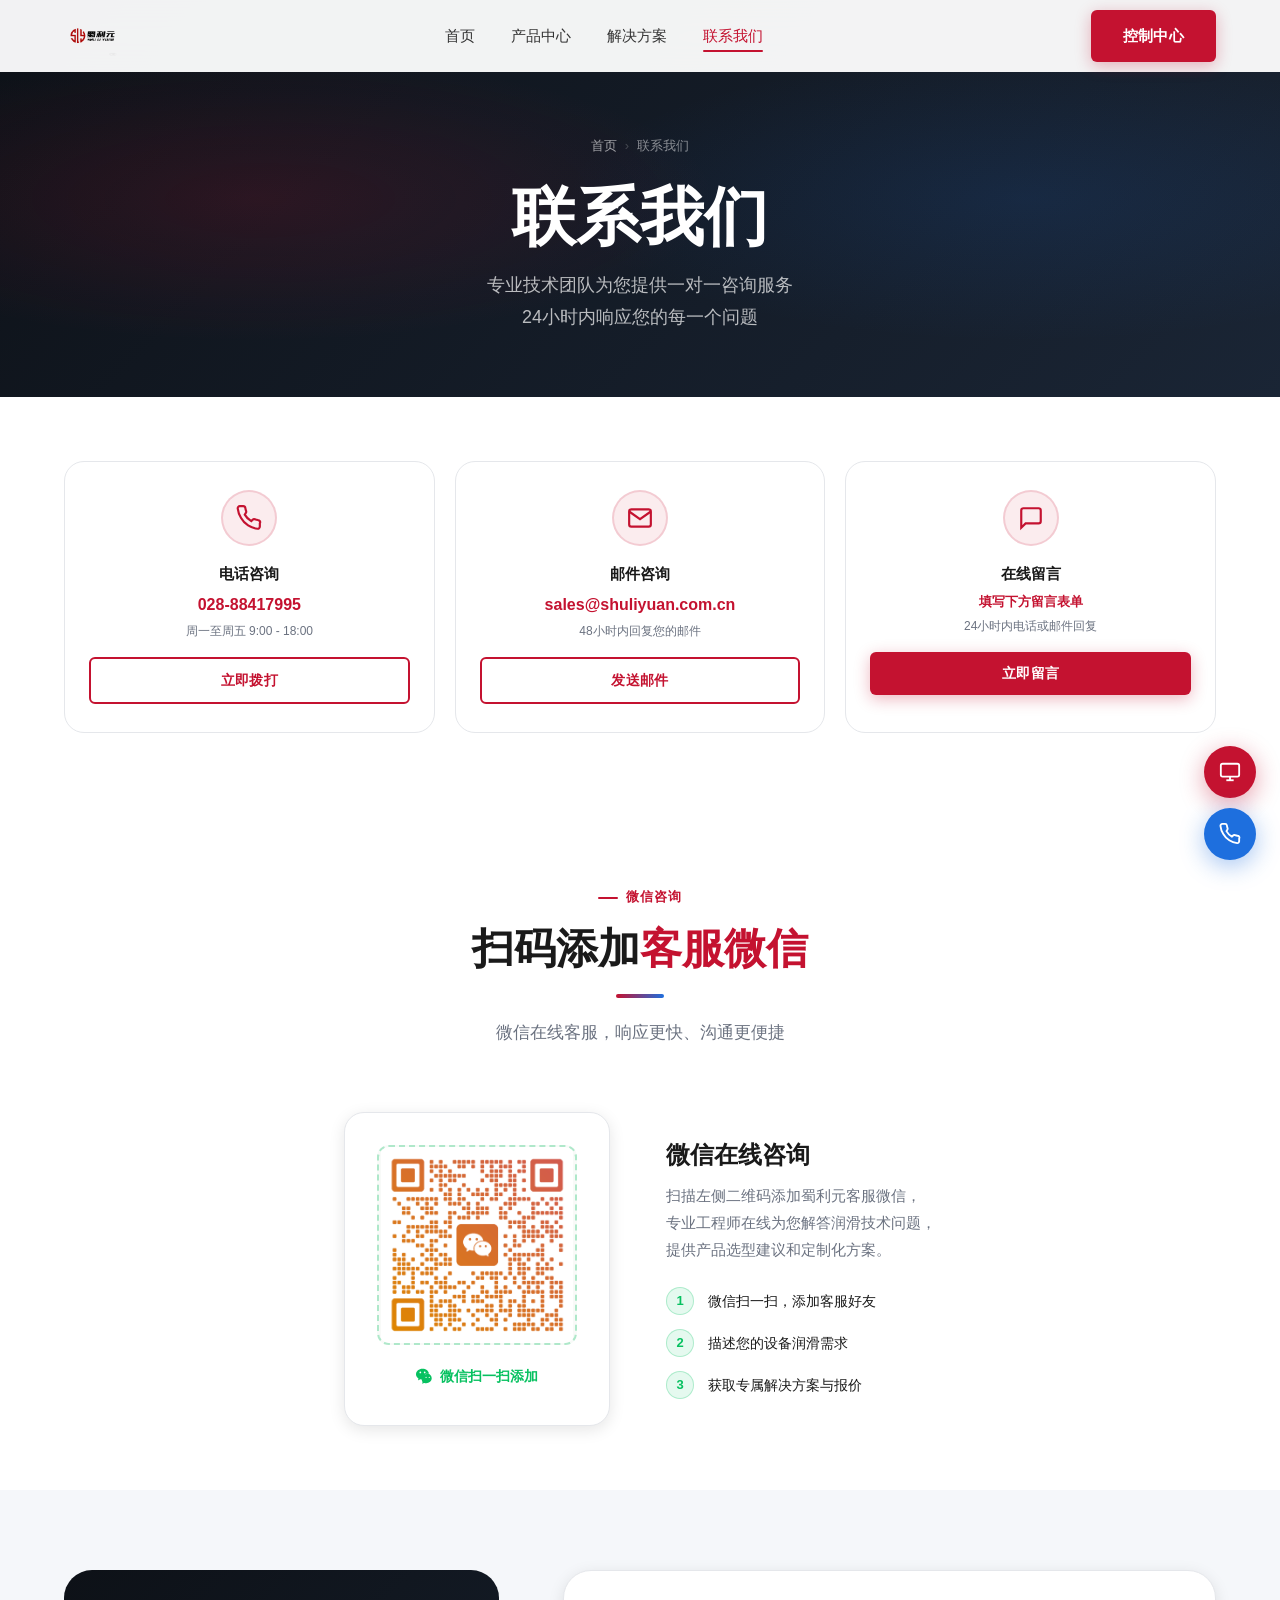
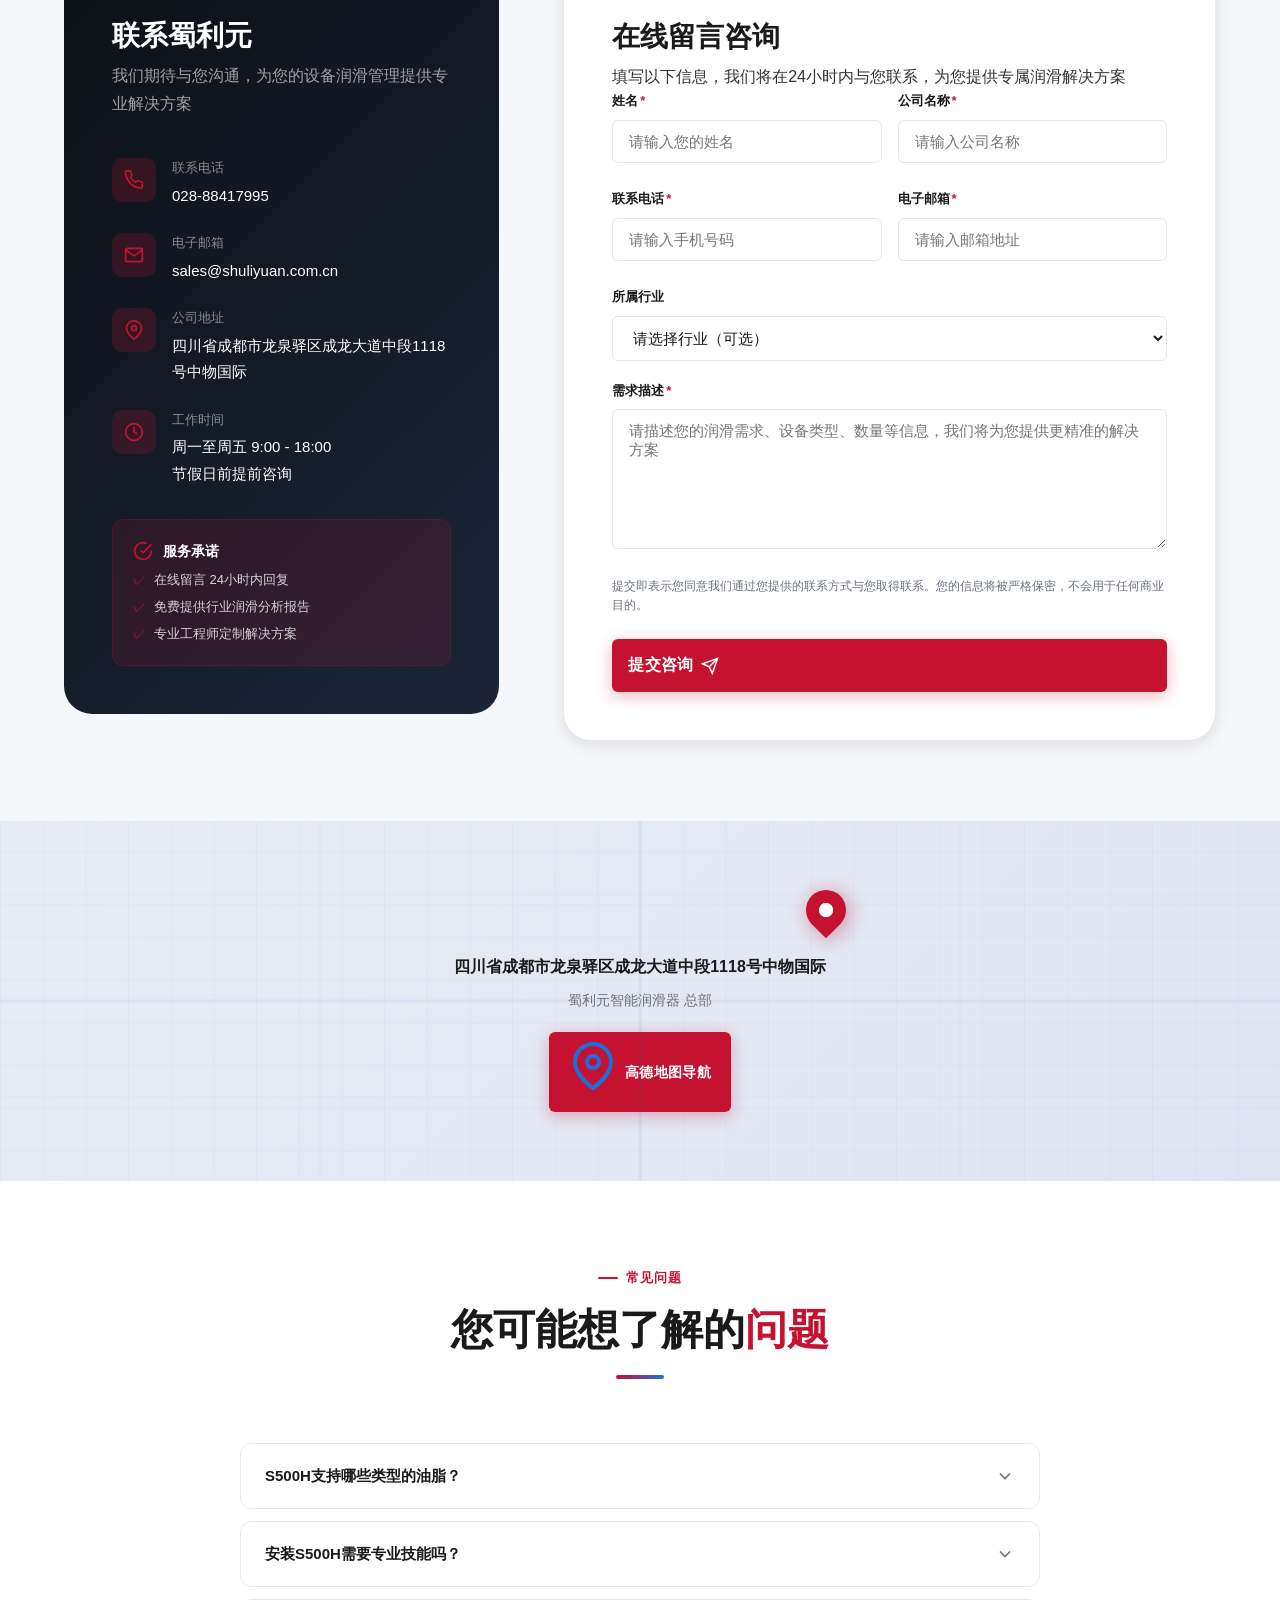
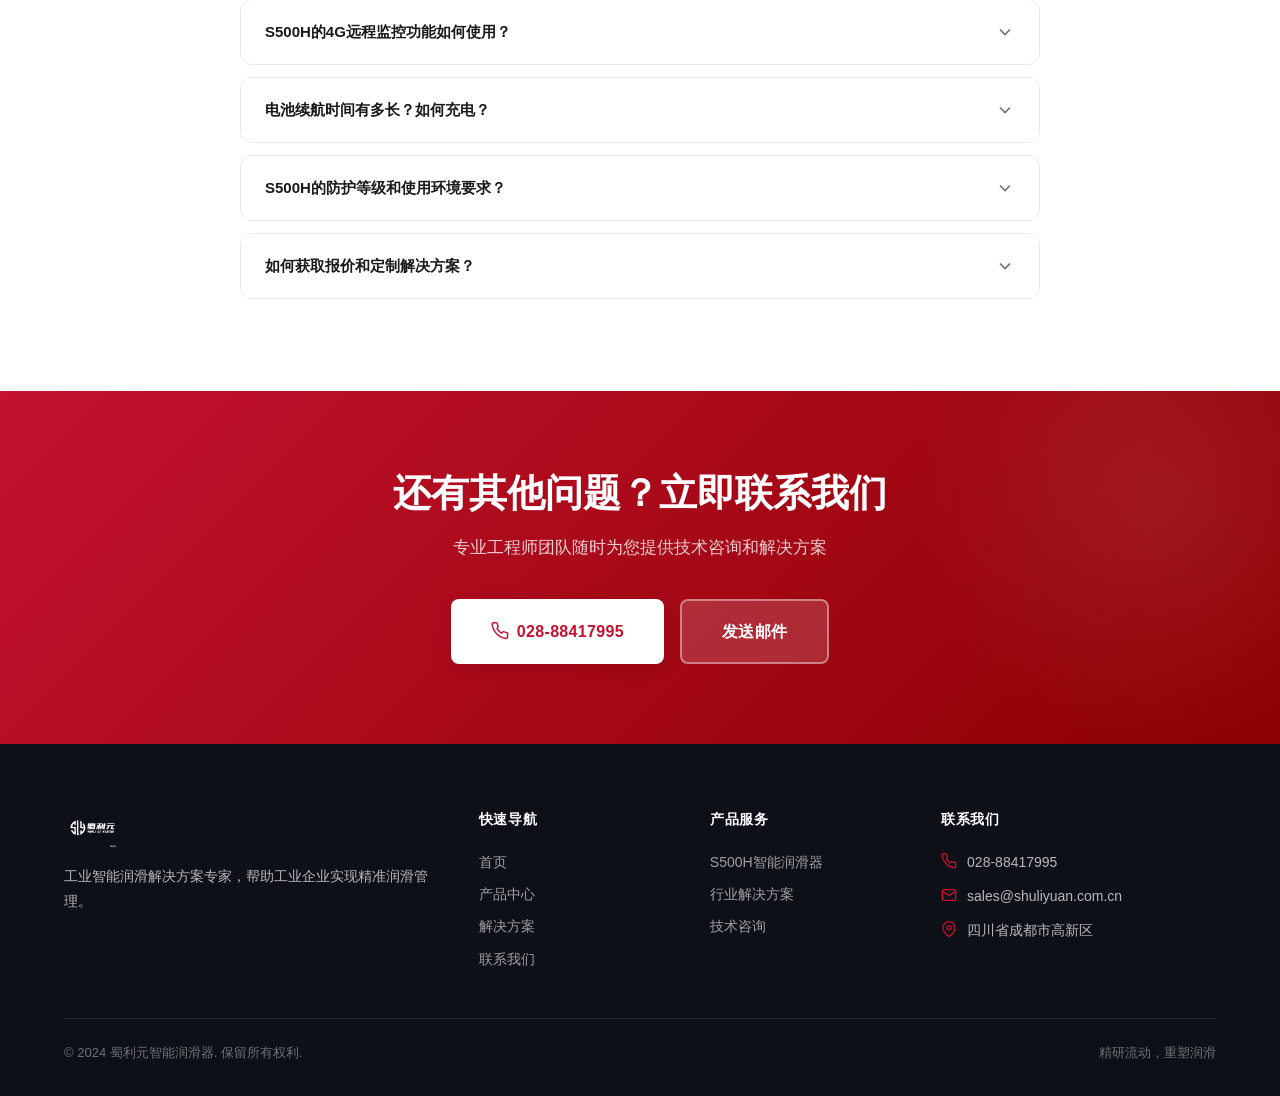
==== commit 6eebb4b0: "首页文案调整+响应式优化：标题改智能单点润滑器、加英文副标题、删500ml徽章、核心功能卡片移动端适配、微信板块间距调整" ====
--- a/contact.html
+++ b/contact.html
@@ -147,7 +147,7 @@
 
     /* 客服微信板块 */
     .wechat-section {
-      padding: 64px 0;
+      padding: 36px 0 64px;
       background: var(--bg-white);
     }
     .wechat-inner {
--- a/assets/css/style.css
+++ b/assets/css/style.css
@@ -356,7 +356,7 @@
   margin-bottom: 24px;
 }
 .hero-brand-name {
-  font-size: 13px;
+  font-size: 16px;
   font-weight: 700;
   color: var(--text-muted);
   letter-spacing: 0.1em;
@@ -379,6 +379,13 @@
   color: var(--text-primary);
   margin-bottom: 8px;
   letter-spacing: -0.02em;
+}
+.hero-subtitle-en {
+  font-size: clamp(13px, 1.6vw, 18px);
+  font-weight: 500;
+  color: var(--text-tertiary);
+  letter-spacing: 0.08em;
+  margin-bottom: 24px;
 }
 .hero-title .model-name {
   color: var(--brand-red);
@@ -1213,67 +1220,190 @@
 @media (max-width: 1023px) {
   .navbar-nav, .navbar-cta { display: none; }
   .hamburger { display: flex; }
-  
-  .hero-inner { grid-template-columns: 1fr; gap: 40px; }
-  .hero-visual { display: none; }
-  
+
+  .hero-inner {
+    grid-template-columns: 1fr;
+    gap: 40px;
+    padding: 60px 24px;
+  }
+  .hero-visual {
+    display: flex;
+    order: -1;
+    justify-content: center;
+  }
+  .hero-product-wrap { max-width: 360px; }
+  .hero-product-bg { aspect-ratio: 4/5; }
+  .hero-monitor-card { left: 0; bottom: -12px; min-width: 170px; padding: 12px 14px; }
+  .hero-param-badge { right: 0; top: 12px; padding: 8px 12px; }
+  .hero-param-badge .highlight { font-size: 18px; }
+
   .features-strip-grid { grid-template-columns: repeat(2, 1fr); }
-  
-  .product-showcase-inner { grid-template-columns: 1fr; }
-  .showcase-visual { display: none; }
-  
+
+  .product-showcase-inner { grid-template-columns: 1fr; gap: 40px; }
+  .showcase-visual { display: flex; justify-content: center; }
+  .showcase-img-wrap { max-width: 400px; margin: 0 auto; padding: 32px; }
+  .showcase-product-img { max-width: 220px; }
+
   .industries-grid { grid-template-columns: repeat(3, 1fr); }
-  
+
   .trust-stats { grid-template-columns: repeat(2, 1fr); }
   .partner-logos { grid-template-columns: repeat(3, 1fr); }
-  
+
   .footer-grid { grid-template-columns: 1fr 1fr; }
-  
+
   .compare-grid { grid-template-columns: 1fr; }
   .steps-grid { grid-template-columns: repeat(2, 1fr); }
   .steps-grid::before { display: none; }
-  
+
   .solution-cards { grid-template-columns: repeat(2, 1fr); }
   .contact-grid { grid-template-columns: 1fr; }
+
+  .cta-banner { padding: 60px 0; }
+  .float-consult { right: 16px; bottom: 24px; }
+  .float-btn { width: 46px; height: 46px; }
+  .float-btn svg { width: 20px; height: 20px; }
 }
 
 @media (max-width: 767px) {
   :root { --nav-height: 64px; }
-  
-  .section-pad { padding: 64px 0; }
-  h1 { font-size: 32px; }
-  h2 { font-size: 26px; }
-  
+
+  .section-pad { padding: 56px 0; }
+  .section-pad-sm { padding: 40px 0; }
+  .section-header { margin-bottom: 40px; }
+  h1 { font-size: 30px; }
+  h2 { font-size: 24px; }
+  h3 { font-size: 20px; }
+  .section-title { font-size: 24px; }
+
+  /* Hero */
+  .hero-inner { padding: 40px 20px; gap: 24px; }
+  .hero-product-wrap { max-width: 280px; }
+  .hero-brand-line { margin-bottom: 16px; }
+  .hero-title { font-size: 28px; }
+  .hero-subtitle-en { font-size: 12px; margin-bottom: 12px; }
+  .hero-capacity-badge { font-size: 14px; padding: 5px 12px; }
+  .hero-tags { gap: 6px; margin-bottom: 24px; }
+  .hero-tag { font-size: 12px; padding: 4px 10px; }
+  .hero-features { grid-template-columns: 1fr 1fr; gap: 8px; margin-bottom: 28px; }
+  .hero-feature-card { padding: 12px; gap: 8px; }
+  .feature-icon-circle { width: 34px; height: 34px; }
+  .feature-icon-circle svg { width: 16px; height: 16px; }
+  .hero-feature-text .title { font-size: 12px; }
+  .hero-feature-text .desc { font-size: 11px; }
+  .hero-cta { flex-direction: column; gap: 10px; }
+  .hero-cta .btn { width: 100%; justify-content: center; }
+  .hero-monitor-card { min-width: 150px; }
+  .monitor-stat .val { font-size: 16px; }
+
+  /* Features strip */
   .features-strip-grid { grid-template-columns: 1fr 1fr; }
   .feature-strip-card { padding: 20px 16px; }
-  
-  .industries-grid { grid-template-columns: repeat(2, 1fr); }
-  
-  .trust-stats { grid-template-columns: 1fr 1fr; }
-  .partner-logos { grid-template-columns: repeat(2, 1fr); }
-  
-  .footer-grid { grid-template-columns: 1fr; gap: 32px; }
-  
-  .showcase-params-grid { grid-template-columns: 1fr 1fr; }
-  
-  .steps-grid { grid-template-columns: 1fr 1fr; }
-  
+  .feature-strip-icon { width: 46px; height: 46px; }
+  .feature-strip-icon svg { width: 22px; height: 22px; }
+
+  /* Product showcase */
+  .showcase-params-grid { grid-template-columns: 1fr 1fr; gap: 10px; }
+  .param-card { padding: 16px; }
+  .param-val { font-size: 24px; }
+
+  /* Industries */
+  .industries-grid { grid-template-columns: repeat(2, 1fr); gap: 12px; }
+  .industry-card { padding: 24px 12px; }
+  .industry-icon { width: 56px; height: 56px; }
+  .industry-icon svg { width: 28px; height: 28px; }
+
+  /* Trust */
+  .trust-stats { grid-template-columns: 1fr 1fr; gap: 16px; }
+  .trust-stat { padding: 24px 12px; }
+  .trust-stat .num { font-size: 32px; }
+  .trust-stat .unit { font-size: 18px; }
+  .partner-logos { grid-template-columns: repeat(2, 1fr); gap: 10px; }
+
+  /* Footer */
+  .footer { padding: 48px 0 24px; }
+  .footer-grid { grid-template-columns: 1fr; gap: 28px; }
+  .footer-bottom { flex-direction: column; text-align: center; }
+
+  /* Steps */
+  .steps-grid { grid-template-columns: 1fr 1fr; gap: 12px; }
+  .step-card { padding: 20px 16px; }
+  .step-num { width: 44px; height: 44px; font-size: 18px; }
+
+  /* Solution cards */
   .solution-cards { grid-template-columns: 1fr; }
-  
-  .contact-form-wrap, .contact-info-card { padding: 28px 20px; }
+  .solution-card-header { padding: 20px; }
+  .solution-card-body { padding: 20px; }
+  .solution-card-footer { padding: 0 20px 20px; }
+
+  /* Contact */
+  .contact-form-wrap, .contact-info-card { padding: 24px 16px; }
   .form-row { grid-template-columns: 1fr; }
-  
+
+  /* CTA Banner */
+  .cta-banner { padding: 48px 0; }
   .cta-banner-btns { flex-direction: column; align-items: center; }
-  .hero-features { grid-template-columns: 1fr 1fr; }
-  .hero-cta { flex-direction: column; }
+  .cta-banner-btns .btn { width: 80%; justify-content: center; }
+
+  /* Compare */
+  .compare-header { padding: 16px 20px; font-size: 15px; }
+  .compare-item { padding: 12px 16px; font-size: 13px; }
+
+  /* Table horizontal scroll */
+  .params-table { font-size: 13px; }
+  .params-table th, .params-table td { padding: 10px 12px; }
+
+  /* Page hero */
+  .page-hero { padding: calc(var(--nav-height) + 40px) 0 48px; }
+  .page-hero p { font-size: 15px; }
+
+  /* Float buttons */
+  .float-consult { right: 12px; bottom: 20px; gap: 8px; }
+  .float-btn { width: 44px; height: 44px; }
+  .float-tooltip { display: none; }
 }
 
 @media (max-width: 480px) {
   .container { padding: 0 16px; }
+  .section-pad { padding: 44px 0; }
+
+  /* Hero */
+  .hero-inner { padding: 32px 16px; }
   .hero-features { grid-template-columns: 1fr; }
-  .industries-grid { grid-template-columns: 1fr 1fr; }
+  .hero-product-wrap { max-width: 220px; }
+  .hero-monitor-card { min-width: 130px; padding: 10px 12px; }
+  .monitor-stats { gap: 10px; }
+  .monitor-stat .val { font-size: 14px; }
+  .hero-param-badge { padding: 6px 10px; font-size: 11px; }
+  .hero-param-badge .highlight { font-size: 16px; }
+
+  /* Industries */
+  .industries-grid { grid-template-columns: 1fr 1fr; gap: 10px; }
+  .industry-card { padding: 20px 10px; }
+  .industry-icon { width: 48px; height: 48px; }
+  .industry-icon svg { width: 24px; height: 24px; }
+
+  /* Features strip */
+  .feature-strip-card { padding: 16px 12px; }
+  .feature-strip-card h4 { font-size: 14px; }
+  .feature-strip-card p { font-size: 12px; }
+
+  /* Partner logos */
   .partner-logos { grid-template-columns: repeat(2, 1fr); }
+
+  /* Steps */
   .steps-grid { grid-template-columns: 1fr; }
+
+  /* Showcase */
+  .showcase-img-wrap { padding: 24px; }
+  .showcase-product-img { max-width: 180px; }
+  .showcase-params-grid { grid-template-columns: 1fr 1fr; gap: 8px; }
+  .param-card { padding: 14px; }
+  .param-val { font-size: 20px; }
+  .param-label { font-size: 12px; }
+
+  /* CTA */
+  .cta-banner h2 { font-size: 22px; }
+  .cta-banner p { font-size: 14px; }
 }
 
 /* ---------- 内联固定咨询悬浮按钮 ---------- */
